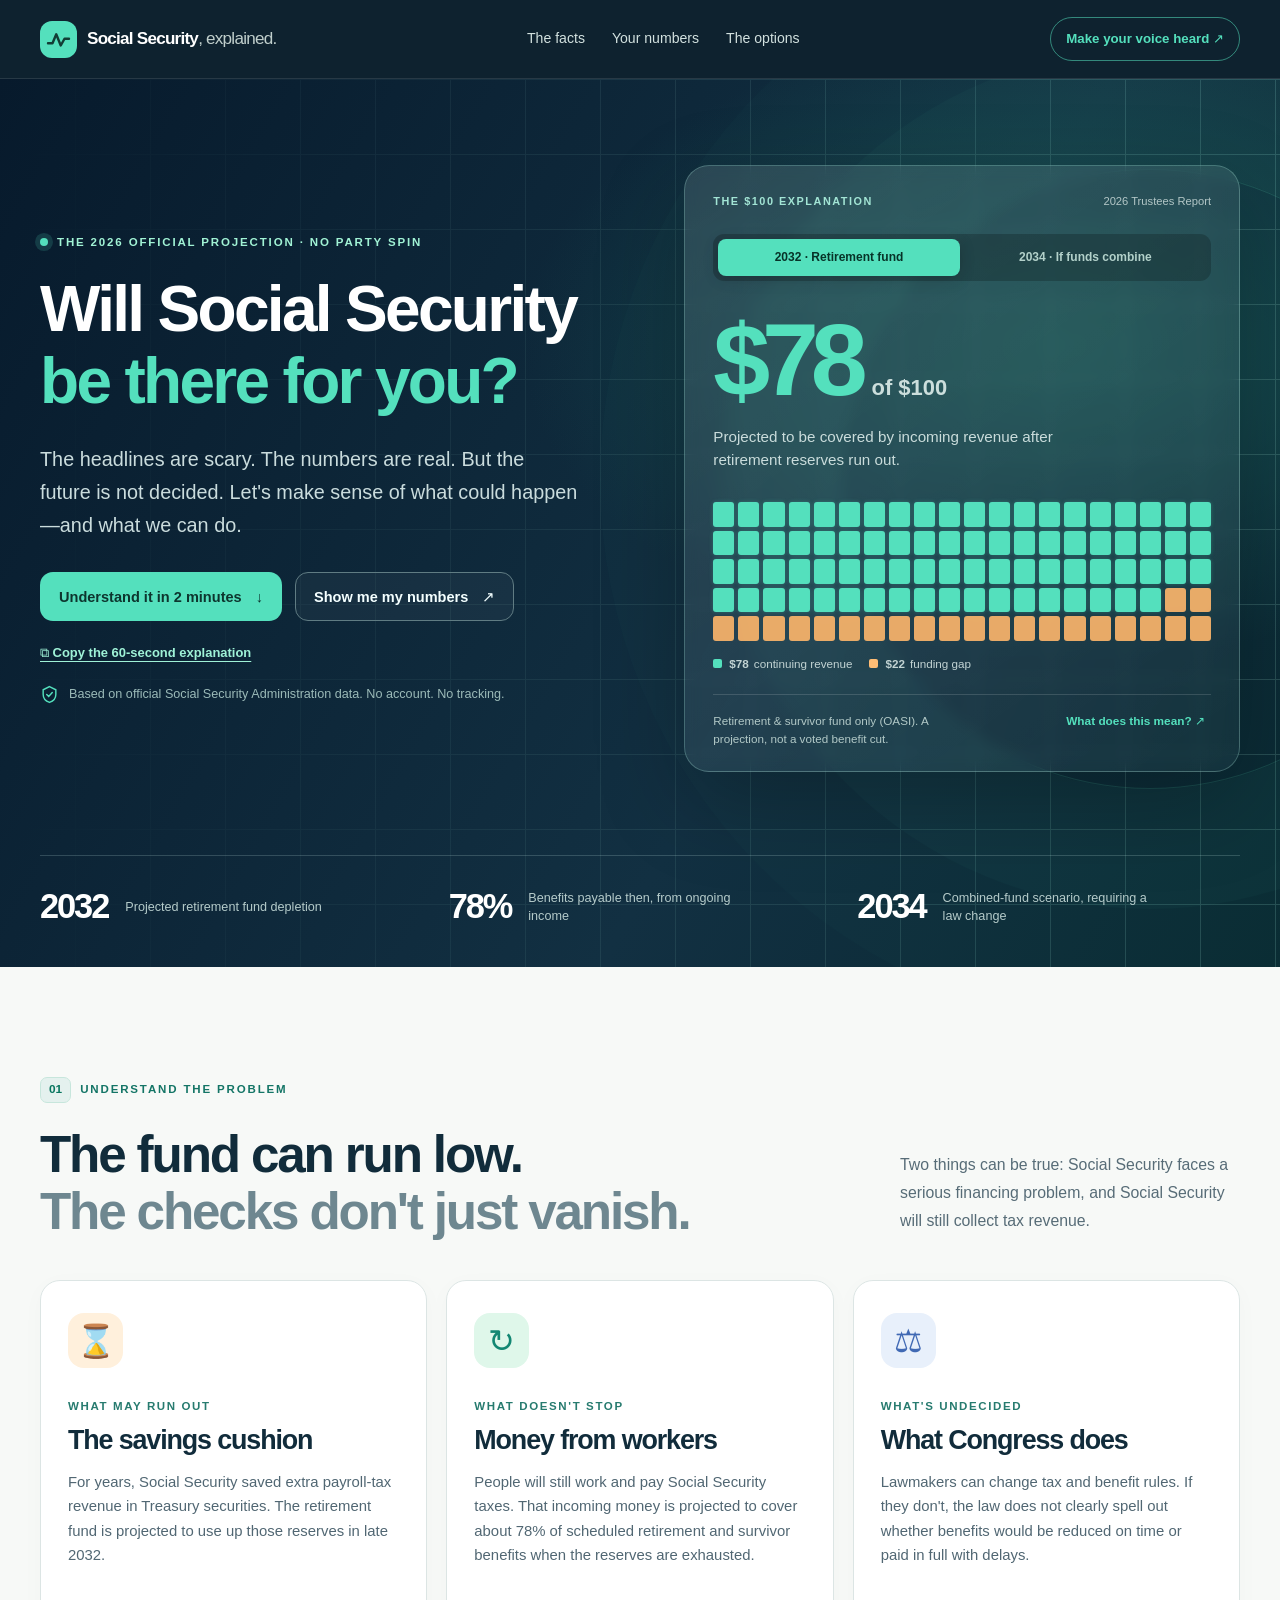
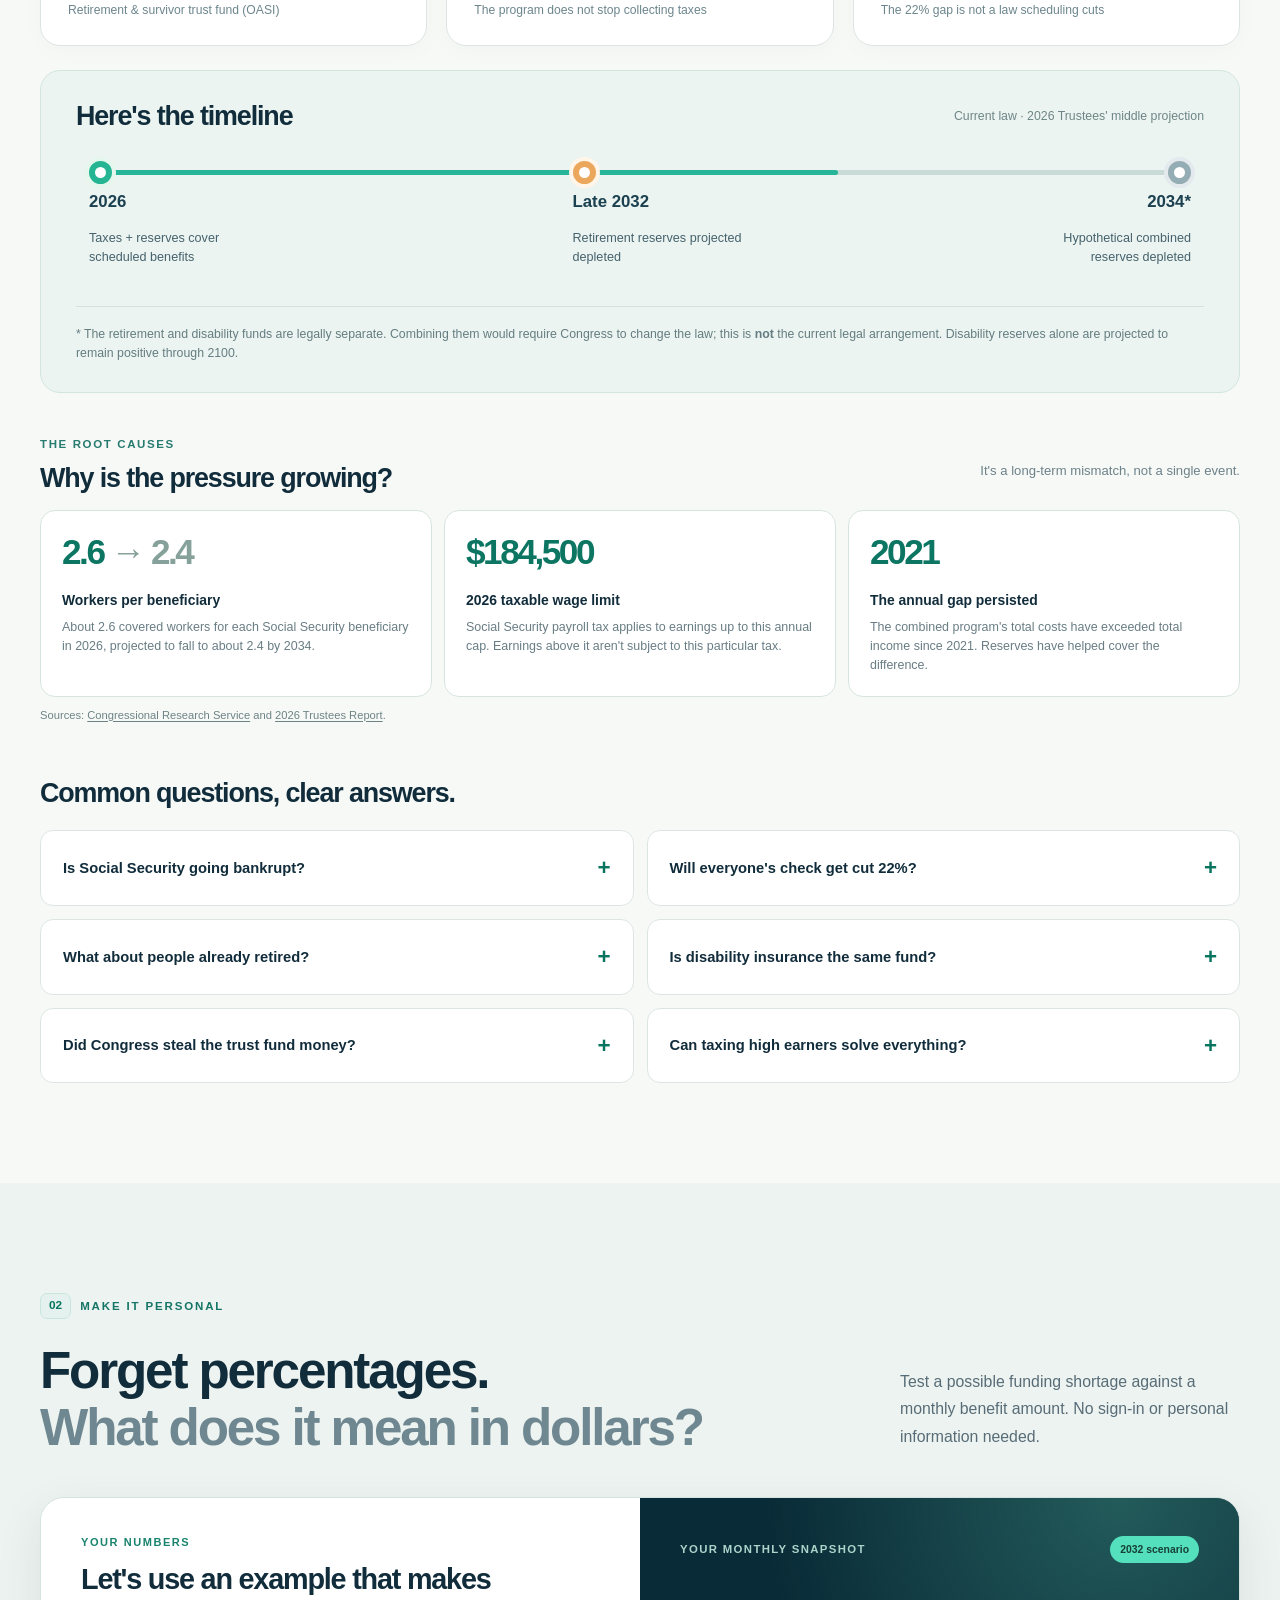
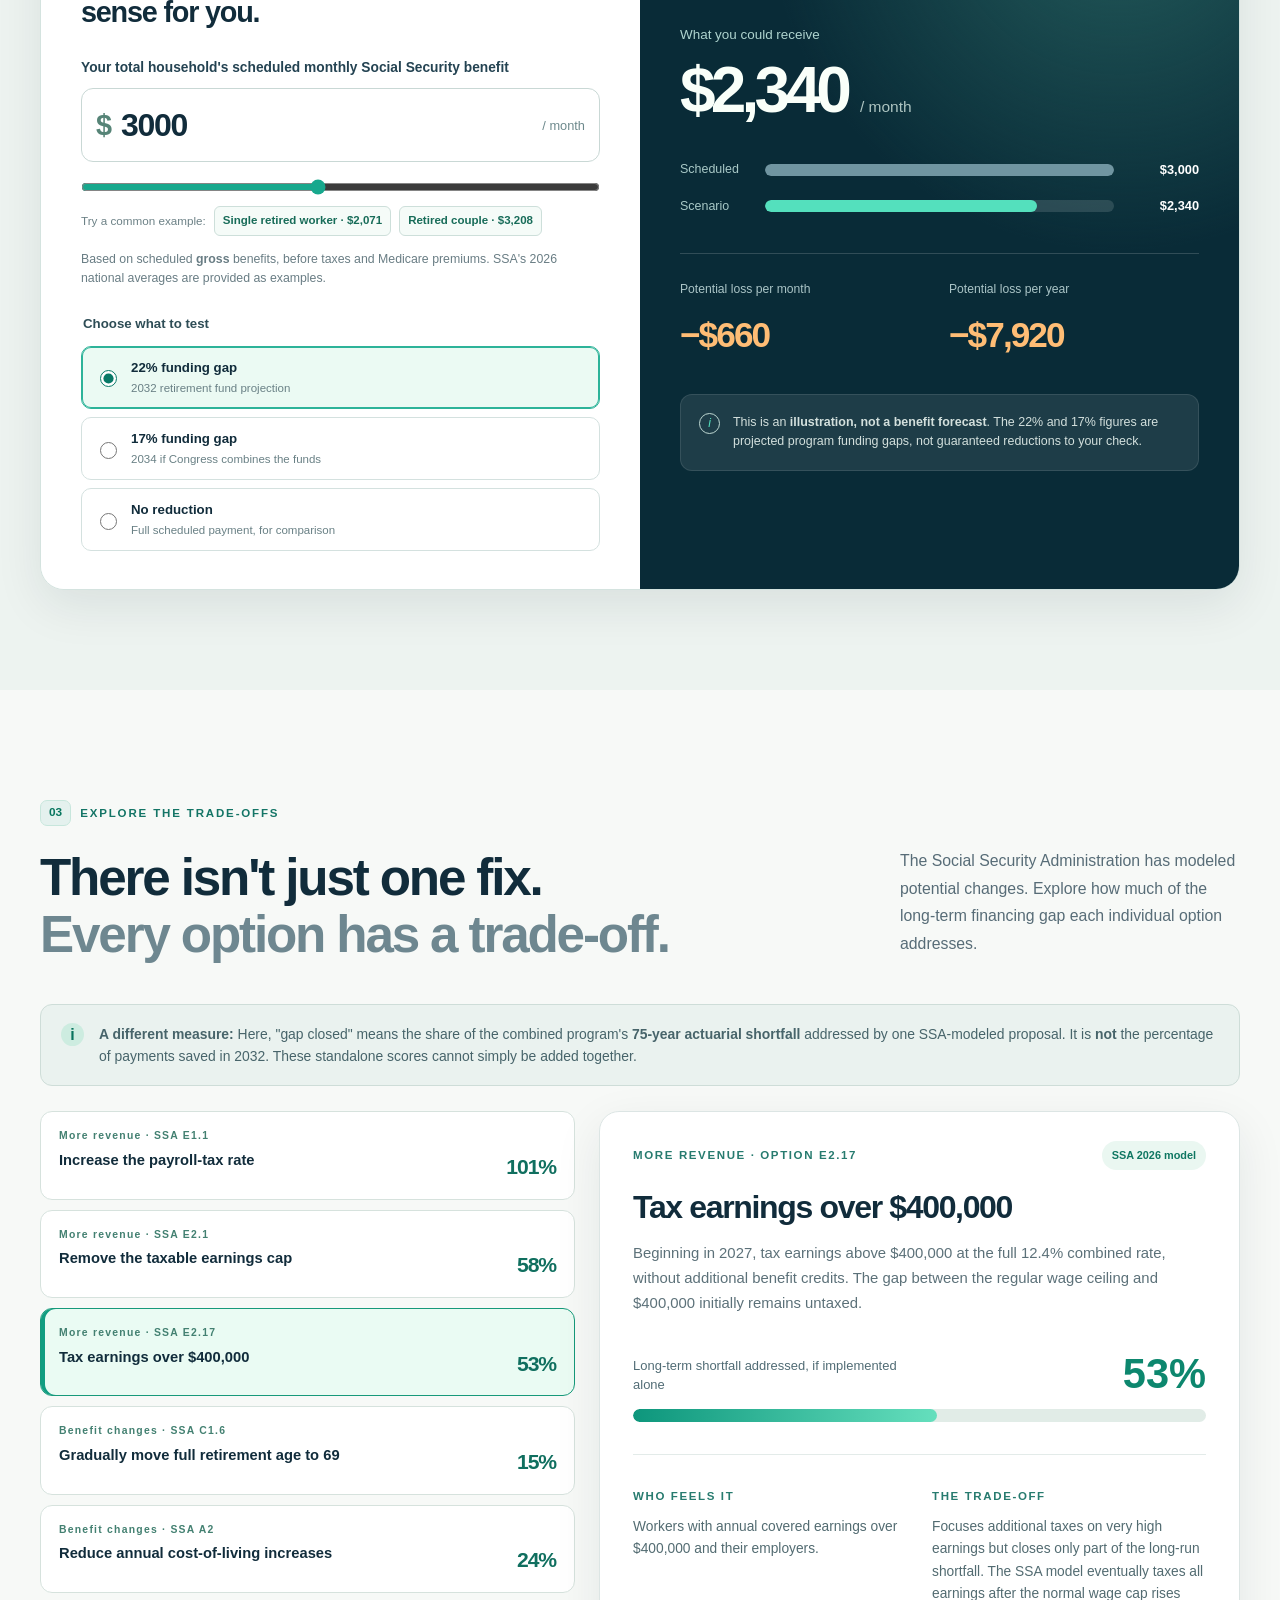
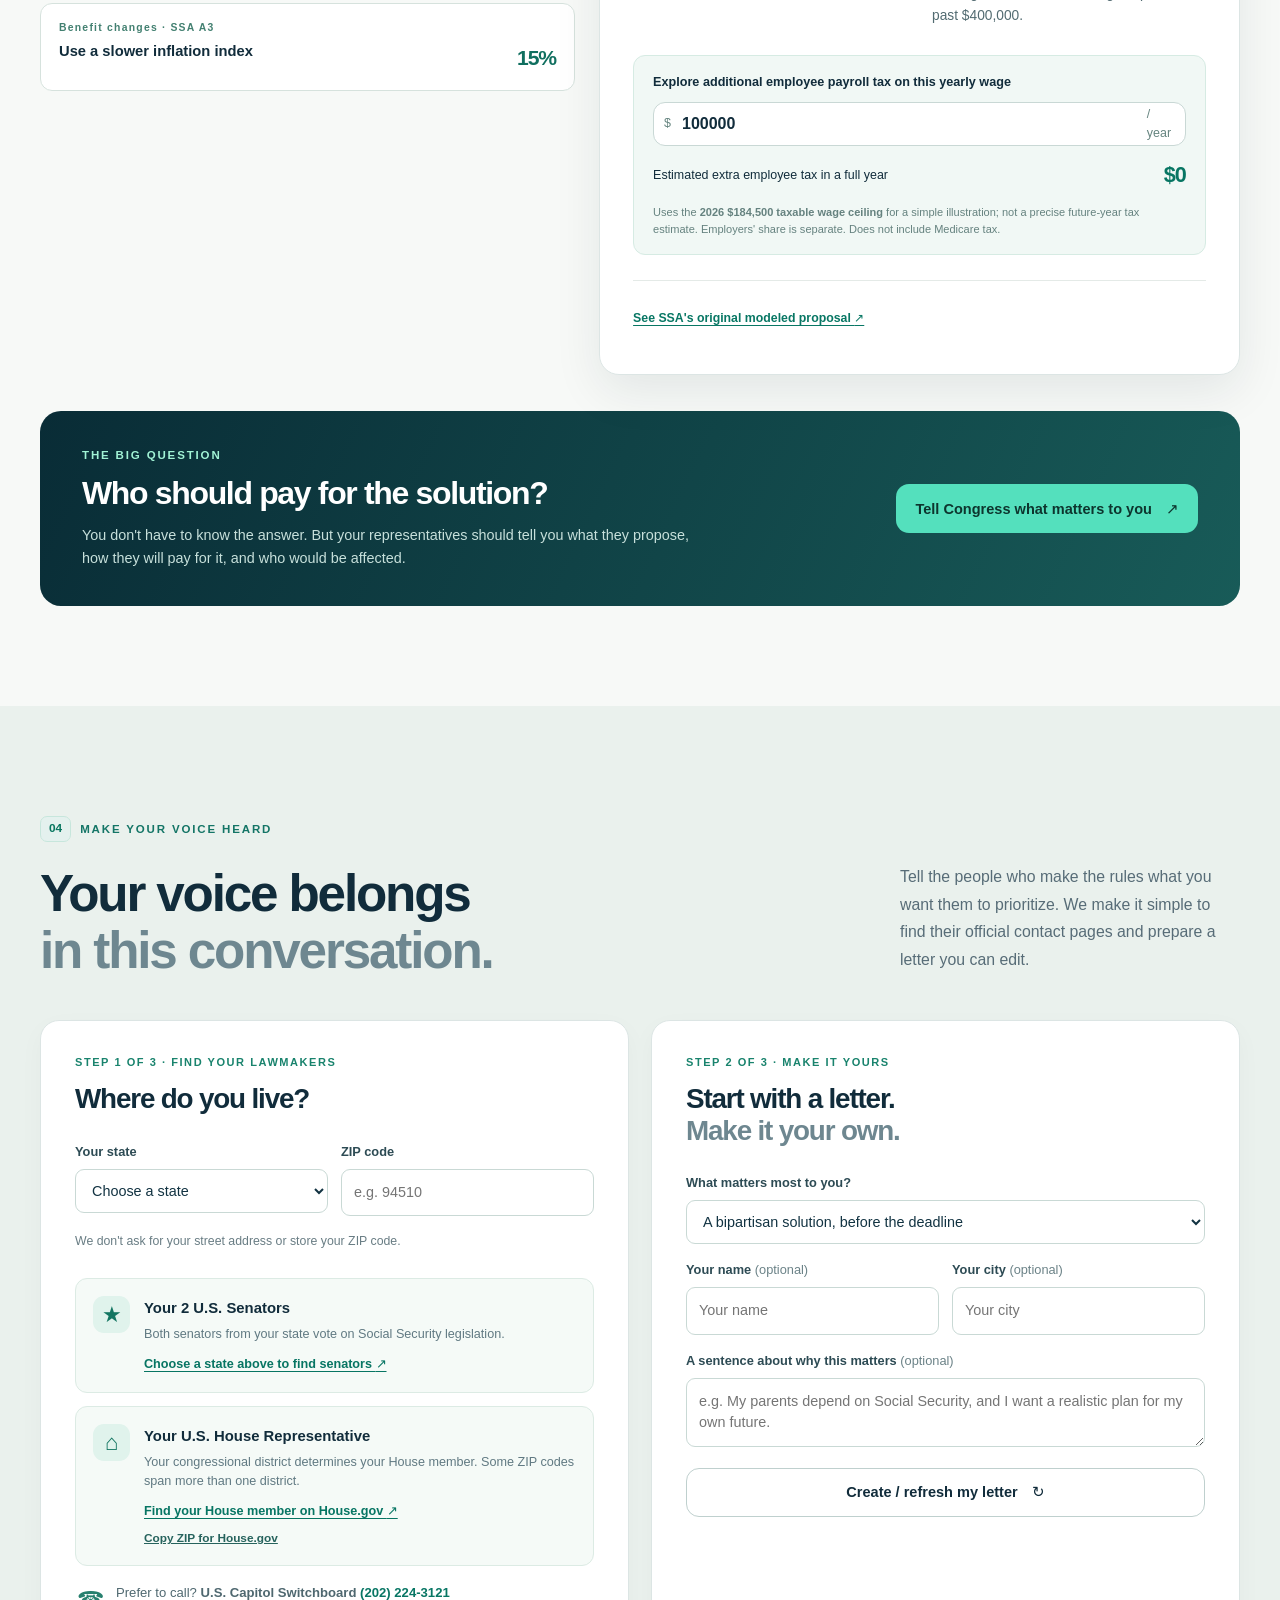
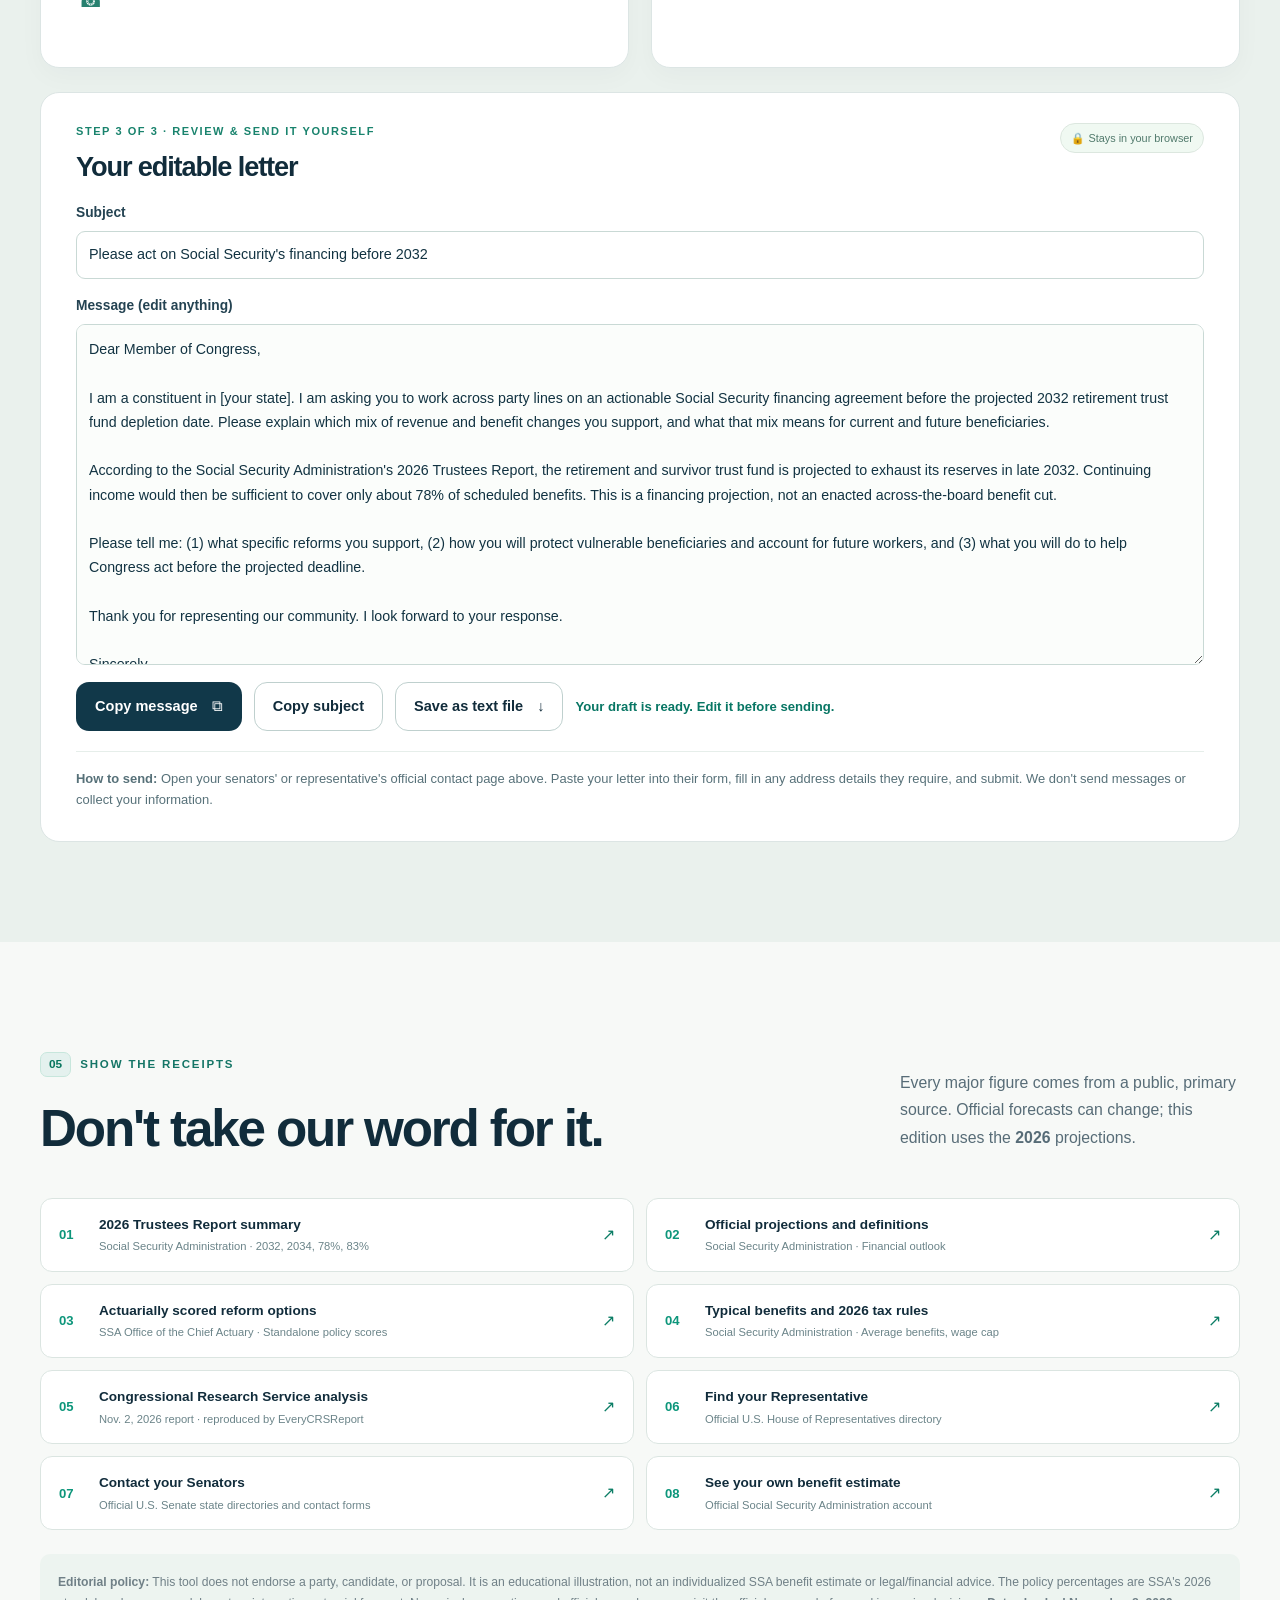
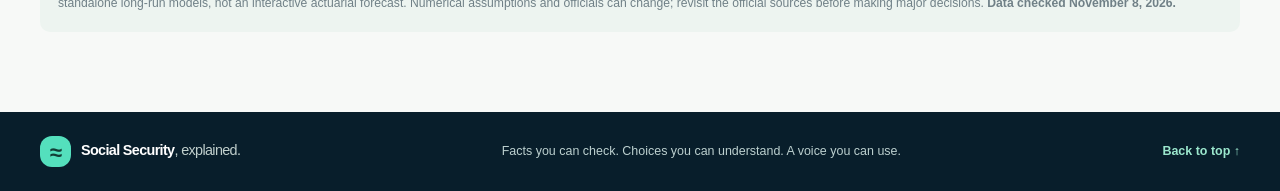
==== social-security-explained/index.source.html @ 384fc2d8 "Complete Social Security Explained source, MIT license, tests and documentation" ====
<!doctype html>
<html lang="en">
<head>
  <meta charset="utf-8">
  <meta name="viewport" content="width=device-width,initial-scale=1">
  <meta name="color-scheme" content="light">
  <meta name="description" content="Understand the 2032 Social Security funding problem, explore what the numbers mean, examine reform options, and contact your representatives. Independent, nonpartisan, source-linked.">
  <meta property="og:title" content="Social Security, Explained — Your Future. The Facts. Your Voice.">
  <meta property="og:description" content="Will Social Security disappear? What could a 22% funding gap mean? Explore the official numbers and tell Congress what matters to you.">
  <title>Social Security, Explained | Your Future. The Facts. Your Voice.</title>
  <link rel="stylesheet" href="styles.css">
</head>
<body>
  <a class="skip-link" href="#main">Skip to content</a>
  <header class="site-header" id="top">
    <div class="shell header-inner">
      <a href="#top" class="brand" aria-label="Social Security Explained, home">
        <span class="brand-symbol" aria-hidden="true"><svg viewBox="0 0 36 36" width="27" height="27"><path d="M4 23h6l5-12 6 15 5-9 6 0" fill="none" stroke="currentColor" stroke-width="3.2" stroke-linecap="round" stroke-linejoin="round"/></svg></span>
        <span>Social Security<span class="brand-quiet">, explained.</span></span>
      </a>
      <nav class="header-nav" aria-label="Main navigation">
        <a href="#understand">The facts</a><a href="#your-numbers">Your numbers</a><a href="#solutions">The options</a>
      </nav>
      <a href="#action" class="header-cta">Make your voice heard <span aria-hidden="true">↗</span></a>
    </div>
  </header>
  <main id="main">
    <section class="hero" aria-labelledby="hero-title">
      <div class="hero-grid"></div><div class="hero-glow"></div>
      <div class="shell hero-inner">
        <div class="hero-copy">
          <div class="eyebrow light"><span class="live-dot"></span> THE 2026 OFFICIAL PROJECTION · NO PARTY SPIN</div>
          <h1 id="hero-title">Will Social Security <em>be there for you?</em></h1>
          <p class="hero-lead">The headlines are scary. The numbers are real. But the future is not decided. Let's make sense of what could happen—and what we can do.</p>
          <div class="hero-actions"><a class="btn btn-mint" href="#understand">Understand it in 2 minutes <span aria-hidden="true">↓</span></a><a class="btn btn-ghost" href="#your-numbers">Show me my numbers <span aria-hidden="true">↗</span></a></div>
          <div class="share-row"><button class="share-facts" type="button" id="shareFacts">⧉ Copy the 60-second explanation</button><span id="shareStatus" role="status" aria-live="polite"></span></div>
          <div class="hero-trust"><svg width="19" height="19" viewBox="0 0 24 24" fill="none" aria-hidden="true"><path d="m12 2 8 4v6c0 5.5-3.5 8.5-8 10-4.5-1.5-8-4.5-8-10V6l8-4Z" stroke="currentColor" stroke-width="1.8"/><path d="m8.5 12 2.5 2.5 4.5-5" stroke="currentColor" stroke-width="1.8" stroke-linecap="round"/></svg> Based on official Social Security Administration data. No account. No tracking.</div>
        </div>
        <div class="hero-visual" aria-label="Visualizing the projected Social Security funding gap">
          <div class="visual-topline"><span>THE $100 EXPLANATION</span><span class="report-stamp">2026 Trustees Report</span></div>
          <div class="view-switch" role="group" aria-label="Choose funding scenario"><button type="button" class="switch-btn active" data-view="oasi" aria-pressed="true">2032 · Retirement fund</button><button type="button" class="switch-btn" data-view="combined" aria-pressed="false">2034 · If funds combine</button></div>
          <div class="hero-number" aria-live="polite"><span id="payableAmount">$78</span><span class="hero-number-end">of $100</span></div>
          <p class="visual-intro" id="fundHeadline">Projected to be covered by incoming revenue after retirement reserves run out.</p>
          <div class="unit-grid" id="fundGrid" aria-hidden="true"></div>
          <div class="legend"><span><i class="legend-dot covered"></i> <strong id="coveredLegend">$78</strong> continuing revenue</span><span><i class="legend-dot gap"></i> <strong id="gapLegend">$22</strong> funding gap</span></div>
          <div class="visual-foot"><span id="fundQualification">Retirement & survivor fund only (OASI). A projection, not a voted benefit cut.</span><button class="text-action light-link" type="button" id="explainChart">What does this mean? <span aria-hidden="true">↗</span></button></div>
        </div>
      </div>
      <div class="shell stats-row" aria-label="Quick facts">
        <div><strong>2032</strong><span>Projected retirement fund depletion</span></div><div><strong>78%</strong><span>Benefits payable then, from ongoing income</span></div><div><strong>2034</strong><span>Combined-fund scenario, requiring a law change</span></div>
      </div>
    </section>

    <section id="understand" class="section shell" aria-labelledby="understand-title">
      <div class="section-heading"><div><div class="eyebrow"><span class="section-number">01</span> UNDERSTAND THE PROBLEM</div><h2 id="understand-title">The fund can run low.<br><span class="muted-ink">The checks don't just vanish.</span></h2></div><p>Two things can be true: Social Security faces a serious financing problem, and Social Security will still collect tax revenue.</p></div>
      <div class="explain-cards">
        <article class="explainer-card"><span class="explainer-icon" aria-hidden="true">⌛</span><div class="small-label">WHAT MAY RUN OUT</div><h3>The savings cushion</h3><p>For years, Social Security saved extra payroll-tax revenue in Treasury securities. The retirement fund is projected to use up those reserves in late 2032.</p><div class="mini-source">Retirement & survivor trust fund (OASI)</div></article>
        <article class="explainer-card"><span class="explainer-icon mint-icon" aria-hidden="true">↻</span><div class="small-label">WHAT DOESN'T STOP</div><h3>Money from workers</h3><p>People will still work and pay Social Security taxes. That incoming money is projected to cover about 78% of scheduled retirement and survivor benefits when the reserves are exhausted.</p><div class="mini-source">The program does not stop collecting taxes</div></article>
        <article class="explainer-card"><span class="explainer-icon blue-icon" aria-hidden="true">⚖</span><div class="small-label">WHAT'S UNDECIDED</div><h3>What Congress does</h3><p>Lawmakers can change tax and benefit rules. If they don't, the law does not clearly spell out whether benefits would be reduced on time or paid in full with delays.</p><div class="mini-source">The 22% gap is not a law scheduling cuts</div></article>
      </div>
      <div class="timeline-card"><div class="timeline-title"><h3>Here's the timeline</h3><span>Current law · 2026 Trustees' middle projection</span></div><div class="timeline-track" aria-label="Timeline from 2026 to 2034"><div class="timeline-fill"></div><div class="timeline-node start"><b>2026</b><span>Taxes + reserves cover scheduled benefits</span></div><div class="timeline-node mid"><b>Late 2032</b><span>Retirement reserves projected depleted</span></div><div class="timeline-node end"><b>2034*</b><span>Hypothetical combined reserves depleted</span></div></div><p class="timeline-note">* The retirement and disability funds are legally separate. Combining them would require Congress to change the law; this is <strong>not</strong> the current legal arrangement. Disability reserves alone are projected to remain positive through 2100.</p></div>
      <div class="drivers-block"><div class="drivers-head"><div><div class="small-label">THE ROOT CAUSES</div><h3>Why is the pressure growing?</h3></div><p>It's a long-term mismatch, not a single event.</p></div><div class="drivers-grid"><article><div class="driver-number">2.6 <span>→ 2.4</span></div><strong>Workers per beneficiary</strong><p>About 2.6 covered workers for each Social Security beneficiary in 2026, projected to fall to about 2.4 by 2034.</p></article><article><div class="driver-number">$184,500</div><strong>2026 taxable wage limit</strong><p>Social Security payroll tax applies to earnings up to this annual cap. Earnings above it aren't subject to this particular tax.</p></article><article><div class="driver-number">2021</div><strong>The annual gap persisted</strong><p>The combined program's total costs have exceeded total income since 2021. Reserves have helped cover the difference.</p></article></div><p class="drivers-sources">Sources: <a href="https://www.everycrsreport.com/reports/R49500.html" target="_blank" rel="noopener noreferrer">Congressional Research Service</a> and <a href="https://www.ssa.gov/oact/TR/2026/II_A_highlights.html" target="_blank" rel="noopener noreferrer">2026 Trustees Report</a>.</p></div>
      <div class="myth-area"><h3>Common questions, clear answers.</h3><div class="faq-grid">
        <details class="faq"><summary>Is Social Security going bankrupt? <span aria-hidden="true">+</span></summary><p>No. The retirement fund's reserves are projected to run out, but payroll taxes continue. "Bankrupt" misses that distinction.</p></details>
        <details class="faq"><summary>Will everyone's check get cut 22%? <span aria-hidden="true">+</span></summary><p>Not necessarily. A 22% financing gap is projected under current law. Congress could prevent it. If Congress does nothing, the exact payment mechanics remain legally unsettled.</p></details>
        <details class="faq"><summary>What about people already retired? <span aria-hidden="true">+</span></summary><p>Current retirees are exposed to the retirement fund's shortfall too. Starting benefits early does not lock in protection from later changes.</p></details>
        <details class="faq"><summary>Is disability insurance the same fund? <span aria-hidden="true">+</span></summary><p>No. Disability Insurance (DI) has a separate trust fund, which trustees project will stay solvent through 2100. This is different from SSI, a separate needs-based program.</p></details>
      <details class="faq"><summary>Did Congress steal the trust fund money? <span aria-hidden="true">+</span></summary><p>The reserves are held in special U.S. Treasury securities—legal claims backed by the government. Redeeming those securities requires the Treasury to provide cash. That creates real budget pressure, but the reserves aren't simply fictitious or "stolen."</p></details>
        <details class="faq"><summary>Can taxing high earners solve everything? <span aria-hidden="true">+</span></summary><p>It helps substantially. But SSA estimates that taxing all wages above the present ceiling without adding benefit credits closes about 58% of the combined program's 75-year actuarial shortfall—not 100%. Policy details matter.</p></details>
      </div></div>
    </section>

    <section id="your-numbers" class="section numbers-section" aria-labelledby="numbers-title">
      <div class="shell"><div class="section-heading"><div><div class="eyebrow"><span class="section-number">02</span> MAKE IT PERSONAL</div><h2 id="numbers-title">Forget percentages.<br><span class="muted-ink">What does it mean in dollars?</span></h2></div><p>Test a possible funding shortage against a monthly benefit amount. No sign-in or personal information needed.</p></div>
      <div class="calculator"><div class="calc-controls"><div class="step-kicker">YOUR NUMBERS</div><h3>Let's use an example that makes sense for you.</h3><label class="input-label" for="monthlyBenefit">Your total household's scheduled monthly Social Security benefit</label><div class="money-input"><span aria-hidden="true">$</span><input type="number" id="monthlyBenefit" min="0" max="100000" step="50" value="3000" inputmode="decimal" aria-describedby="benefitHelp"><span class="unit">/ month</span></div><input class="range-control" type="range" min="500" max="6000" step="50" value="3000" id="benefitRange" aria-label="Adjust scheduled monthly benefit"><div class="presets"><span>Try a common example:</span><button type="button" data-benefit="2071">Single retired worker · $2,071</button><button type="button" data-benefit="3208">Retired couple · $3,208</button></div><p class="subtle" id="benefitHelp">Based on scheduled <strong>gross</strong> benefits, before taxes and Medicare premiums. SSA's 2026 national averages are provided as examples.</p>
          <fieldset class="scenario-field"><legend>Choose what to test</legend><label class="radio-card"><input type="radio" name="benefitScenario" value="22" checked><span><strong>22% funding gap</strong><small>2032 retirement fund projection</small></span></label><label class="radio-card"><input type="radio" name="benefitScenario" value="17"><span><strong>17% funding gap</strong><small>2034 if Congress combines the funds</small></span></label><label class="radio-card"><input type="radio" name="benefitScenario" value="0"><span><strong>No reduction</strong><small>Full scheduled payment, for comparison</small></span></label></fieldset></div>
        <div class="calc-result"><div class="result-top"><span>YOUR MONTHLY SNAPSHOT</span><span class="snapshot-pill" id="snapshotPill">2032 scenario</span></div><div class="result-main"><div class="result-caption">What you could receive</div><div class="result-value" id="monthlyAfter" aria-live="polite">$2,340 <span>/ month</span></div><div class="money-bars"><div class="money-bar-row"><span>Scheduled</span><div class="money-bar"><div class="bar-before"></div></div><strong id="monthlyBefore">$3,000</strong></div><div class="money-bar-row"><span>Scenario</span><div class="money-bar"><div class="bar-after" id="barAfter"></div></div><strong id="monthlyBarAfter">$2,340</strong></div></div><div class="result-divider"></div><div class="result-loss-grid"><div><div class="loss-label">Potential loss per month</div><div class="loss-amount" id="monthlyLoss">−$660</div></div><div><div class="loss-label">Potential loss per year</div><div class="loss-amount" id="annualLoss">−$7,920</div></div></div><div class="result-callout"><span aria-hidden="true">i</span><p>This is an <strong>illustration, not a benefit forecast</strong>. The 22% and 17% figures are projected program funding gaps, not guaranteed reductions to your check.</p></div></div></div></div>
    </section>

    <section id="solutions" class="section shell" aria-labelledby="solutions-title"><div class="section-heading"><div><div class="eyebrow"><span class="section-number">03</span> EXPLORE THE TRADE-OFFS</div><h2 id="solutions-title">There isn't just one fix.<br><span class="muted-ink">Every option has a trade-off.</span></h2></div><p>The Social Security Administration has modeled potential changes. Explore how much of the long-term financing gap each individual option addresses.</p></div>
      <div class="measure-note"><span class="info-symbol">i</span><p><strong>A different measure:</strong> Here, "gap closed" means the share of the combined program's <strong>75-year actuarial shortfall</strong> addressed by one SSA-modeled proposal. It is <strong>not</strong> the percentage of payments saved in 2032. These standalone scores cannot simply be added together.</p></div>
      <div class="policy-layout"><div class="policy-list" id="policyList" role="group" aria-label="Select a Social Security policy proposal"></div><article class="policy-detail" id="policyDetail" aria-live="polite"><div class="detail-top"><span class="small-label" id="policyTag">TAX CHANGE</span><span class="model-label">SSA 2026 model</span></div><h3 id="policyName"></h3><p id="policySummary"></p><div class="policy-meter-label"><span>Long-term shortfall addressed, if implemented alone</span><strong id="policyPercent">—</strong></div><div class="policy-meter"><div id="policyMeterFill"></div></div><div class="policy-detail-grid"><div><span class="small-label">WHO FEELS IT</span><p id="policyAffected"></p></div><div><span class="small-label">THE TRADE-OFF</span><p id="policyTradeoff"></p></div></div><div class="tax-mini" id="taxMini" hidden><label for="annualEarnings">Explore additional employee payroll tax on this yearly wage</label><div class="tax-input"><span>$</span><input type="number" id="annualEarnings" min="0" max="10000000" step="1000" value="100000" inputmode="decimal"><span>/ year</span></div><div class="tax-comparison"><span>Estimated extra employee tax in a full year</span><strong id="extraTax">—</strong></div><p>Uses the <strong>2026 $184,500 taxable wage ceiling</strong> for a simple illustration; not a precise future-year tax estimate. Employers' share is separate. Does not include Medicare tax.</p></div><p class="policy-source"><a id="policySource" href="https://www.ssa.gov/OACT/solvency/provisions/summary.html" target="_blank" rel="noopener noreferrer">See SSA's original modeled proposal <span aria-hidden="true">↗</span></a></p></article></div>
      <div class="bridge-banner"><div><div class="eyebrow light">THE BIG QUESTION</div><h3>Who should pay for the solution?</h3><p>You don't have to know the answer. But your representatives should tell you what they propose, how they will pay for it, and who would be affected.</p></div><a href="#action" class="btn btn-mint">Tell Congress what matters to you <span aria-hidden="true">↗</span></a></div>
    </section>

    <section id="action" class="section action-section" aria-labelledby="action-title"><div class="shell"><div class="section-heading"><div><div class="eyebrow"><span class="section-number">04</span> MAKE YOUR VOICE HEARD</div><h2 id="action-title">Your voice belongs<br><span class="muted-ink">in this conversation.</span></h2></div><p>Tell the people who make the rules what you want them to prioritize. We make it simple to find their official contact pages and prepare a letter you can edit.</p></div>
      <div class="action-grid"><div class="action-finder"><div class="step-kicker">STEP 1 OF 3 · FIND YOUR LAWMAKERS</div><h3>Where do you live?</h3><div class="form-row"><div class="field"><label for="stateSelect">Your state</label><select id="stateSelect"><option value="">Choose a state</option></select></div><div class="field"><label for="zipInput">ZIP code</label><input id="zipInput" maxlength="5" inputmode="numeric" autocomplete="postal-code" placeholder="e.g. 94510" pattern="[0-9]{5}" aria-describedby="zipHelp"></div></div><div id="zipHelp" class="subtle">We don't ask for your street address or store your ZIP code.</div>
          <div class="representative-links"><div class="official-contact"><span class="contact-icon" aria-hidden="true">★</span><div><strong id="senateHeading">Your 2 U.S. Senators</strong><p id="senateDescription">Both senators from your state vote on Social Security legislation.</p><a id="senateLink" href="https://www.senate.gov/senators/senators-contact.htm" target="_blank" rel="noopener noreferrer">Choose a state above to find senators <span aria-hidden="true">↗</span></a></div></div><div class="official-contact"><span class="contact-icon" aria-hidden="true">⌂</span><div><strong id="houseHeading">Your U.S. House Representative</strong><p id="houseDescription">Your congressional district determines your House member. Some ZIP codes span more than one district.</p><a id="houseLink" href="https://www.house.gov/representatives/find-your-representative" target="_blank" rel="noopener noreferrer">Find your House member on House.gov <span aria-hidden="true">↗</span></a><button type="button" class="copy-zip" id="copyZip" hidden>Copy ZIP for House.gov</button></div></div></div>
          <div class="phone-option"><span class="phone-icon" aria-hidden="true">☎</span><span>Prefer to call? <strong>U.S. Capitol Switchboard</strong> <a href="tel:+12022243121">(202) 224-3121</a></span></div>
        </div>
        <div class="action-letter"><div class="step-kicker">STEP 2 OF 3 · MAKE IT YOURS</div><h3>Start with a letter.<br><span class="muted-ink">Make it your own.</span></h3><div class="field"><label for="letterApproach">What matters most to you?</label><select id="letterApproach"><option value="balanced">A bipartisan solution, before the deadline</option><option value="protect">Protect retirement and survivor benefits</option><option value="future">Fairness for younger and future workers</option><option value="accountable">A fiscally responsible, transparent plan</option></select></div><div class="form-row"><div class="field"><label for="senderName">Your name <span class="optional">(optional)</span></label><input id="senderName" autocomplete="name" placeholder="Your name"></div><div class="field"><label for="cityInput">Your city <span class="optional">(optional)</span></label><input id="cityInput" autocomplete="address-level2" placeholder="Your city"></div></div><div class="field"><label for="personalStory">A sentence about why this matters <span class="optional">(optional)</span></label><textarea id="personalStory" rows="2" placeholder="e.g. My parents depend on Social Security, and I want a realistic plan for my own future."></textarea></div><button class="btn btn-outline" id="draftLetter" type="button">Create / refresh my letter <span aria-hidden="true">↻</span></button></div>
      </div><div class="letter-editor"><div class="letter-editor-header"><div><div class="step-kicker">STEP 3 OF 3 · REVIEW & SEND IT YOURSELF</div><h3>Your editable letter</h3></div><span class="privacy-chip">🔒 Stays in your browser</span></div><label for="letterSubject" class="input-label">Subject</label><input type="text" id="letterSubject" value="Please act on Social Security's financing before 2032"><label for="letterBody" class="input-label">Message (edit anything)</label><textarea id="letterBody" rows="13" spellcheck="true"></textarea><div class="letter-actions"><button type="button" class="btn btn-dark" id="copyLetter">Copy message <span aria-hidden="true">⧉</span></button><button type="button" class="btn btn-outline" id="copySubject">Copy subject</button><button type="button" class="btn btn-outline" id="downloadLetter">Save as text file <span aria-hidden="true">↓</span></button><span class="letter-status" id="letterStatus" role="status" aria-live="polite"></span></div><p class="letter-help"><strong>How to send:</strong> Open your senators' or representative's official contact page above. Paste your letter into their form, fill in any address details they require, and submit. We don't send messages or collect your information.</p></div>
    </div></section>

    <section id="sources" class="section shell sources-section" aria-labelledby="sources-title"><div class="section-heading"><div><div class="eyebrow"><span class="section-number">05</span> SHOW THE RECEIPTS</div><h2 id="sources-title">Don't take our word for it.</h2></div><p>Every major figure comes from a public, primary source. Official forecasts can change; this edition uses the <strong>2026</strong> projections.</p></div><div class="sources-list">
      <a href="https://www.ssa.gov/news/en/press/releases/2026-06-09.html" target="_blank" rel="noopener noreferrer"><span><b>01</b><strong>2026 Trustees Report summary</strong><small>Social Security Administration · 2032, 2034, 78%, 83%</small></span><span aria-hidden="true">↗</span></a>
      <a href="https://www.ssa.gov/oact/TR/2026/II_A_highlights.html" target="_blank" rel="noopener noreferrer"><span><b>02</b><strong>Official projections and definitions</strong><small>Social Security Administration · Financial outlook</small></span><span aria-hidden="true">↗</span></a>
      <a href="https://www.ssa.gov/OACT/solvency/provisions/summary.html" target="_blank" rel="noopener noreferrer"><span><b>03</b><strong>Actuarially scored reform options</strong><small>SSA Office of the Chief Actuary · Standalone policy scores</small></span><span aria-hidden="true">↗</span></a>
      <a href="https://www.ssa.gov/cola/factsheets/2026.html" target="_blank" rel="noopener noreferrer"><span><b>04</b><strong>Typical benefits and 2026 tax rules</strong><small>Social Security Administration · Average benefits, wage cap</small></span><span aria-hidden="true">↗</span></a>
      <a href="https://www.everycrsreport.com/reports/R49500.html" target="_blank" rel="noopener noreferrer"><span><b>05</b><strong>Congressional Research Service analysis</strong><small>Nov. 2, 2026 report · reproduced by EveryCRSReport</small></span><span aria-hidden="true">↗</span></a>
      <a href="https://www.house.gov/representatives/find-your-representative" target="_blank" rel="noopener noreferrer"><span><b>06</b><strong>Find your Representative</strong><small>Official U.S. House of Representatives directory</small></span><span aria-hidden="true">↗</span></a>
      <a href="https://www.senate.gov/senators/senators-contact.htm" target="_blank" rel="noopener noreferrer"><span><b>07</b><strong>Contact your Senators</strong><small>Official U.S. Senate state directories and contact forms</small></span><span aria-hidden="true">↗</span></a>
      <a href="https://www.ssa.gov/myaccount/" target="_blank" rel="noopener noreferrer"><span><b>08</b><strong>See your own benefit estimate</strong><small>Official Social Security Administration account</small></span><span aria-hidden="true">↗</span></a>
    </div><p class="source-disclaimer"><strong>Editorial policy:</strong> This tool does not endorse a party, candidate, or proposal. It is an educational illustration, not an individualized SSA benefit estimate or legal/financial advice. The policy percentages are SSA's 2026 standalone long-run models, not an interactive actuarial forecast. Numerical assumptions and officials can change; revisit the official sources before making major decisions. <strong>Data checked November 8, 2026.</strong></p></section>
  </main>
  <footer class="site-footer"><div class="shell footer-inner"><div class="brand footer-brand"><span class="brand-symbol" aria-hidden="true">≈</span><span>Social Security<span class="brand-quiet">, explained.</span></span></div><div>Facts you can check. Choices you can understand. A voice you can use.</div><a href="#top">Back to top ↑</a></div></footer>
  <dialog class="explain-dialog" id="chartDialog" aria-labelledby="dialogTitle"><div class="dialog-head"><h2 id="dialogTitle">What's the $100 picture showing?</h2><button type="button" id="closeDialog" aria-label="Close explanation">✕</button></div><p>The Social Security retirement and survivor trust fund holds reserves. The 2026 Trustees Report projects those reserves will be exhausted in the fourth quarter of 2032.</p><p><strong>For each $100 in scheduled retirement and survivor benefits at that point, about $78 is projected to be covered by ongoing income and about $22 is a funding shortfall.</strong></p><p>The 2034 view assumes Congress changes the law to combine retirement and disability trust funds. That's a hypothetical financing comparison, not what current law permits.</p><p>The chart is <strong>not</strong> a prediction that each person's check will automatically be reduced by exactly that percentage. Congress may act, and the legal payment procedure without action is unsettled.</p><a href="https://www.ssa.gov/news/en/press/releases/2026-06-09.html" target="_blank" rel="noopener noreferrer">Read the original SSA statement ↗</a></dialog>
  <script src="app.js" defer></script>
</body>
</html>
---- social-security-explained/styles.css ----
:root{--navy:#0c2436;--deep:#071b29;--ink:#112c3b;--muted:#576c77;--bg:#f7f9f7;--white:#fff;--mint:#54e0bd;--mint-deep:#08765f;--softmint:#e7f8f0;--gold:#ffbd75;--border:#dce5e4;--shadow:0 16px 48px rgba(8,33,42,.085);--round:20px;font-family:ui-sans-serif,-apple-system,BlinkMacSystemFont,"Segoe UI",Arial,sans-serif;color:var(--ink);background:var(--bg);font-synthesis:none;scroll-behavior:smooth}
*,*::before,*::after{box-sizing:border-box}body{margin:0;line-height:1.5;overflow-x:hidden}button,input,textarea,select{font:inherit}button{cursor:pointer}button:focus-visible,input:focus-visible,textarea:focus-visible,select:focus-visible,a:focus-visible,summary:focus-visible{outline:3px solid #c58921;outline-offset:3px}a{color:inherit;text-decoration:none}a:hover{text-decoration:none}p{margin:0 0 1em}h1,h2,h3{line-height:1.12;letter-spacing:-.042em;margin:0}h1{font-size:clamp(3.05rem,5vw,5.5rem);font-weight:800}h2{font-size:clamp(2.15rem,4vw,3.6rem);font-weight:780}h3{font-size:clamp(1.25rem,2.1vw,1.7rem);font-weight:760}small{font-size:.79rem}.shell{width:min(1200px,calc(100% - 56px));margin-inline:auto}.skip-link{position:absolute;top:-200px;left:20px;background:var(--mint);color:var(--deep);padding:10px 15px;z-index:100}.skip-link:focus{top:12px}.site-header{position:sticky;top:0;z-index:20;background:rgba(7,27,41,.97);border-bottom:1px solid rgba(255,255,255,.105);backdrop-filter:blur(14px);color:#fff}.header-inner{min-height:78px;display:flex;align-items:center;justify-content:space-between;gap:22px}.brand{display:inline-flex;align-items:center;gap:10px;white-space:nowrap;font-weight:850;letter-spacing:-.045em;font-size:1.07rem}.brand-symbol{display:grid;place-items:center;width:37px;height:37px;border-radius:12px;background:var(--mint);color:#123d35;font-size:1.6rem}.brand-quiet{font-weight:400;color:#c0cfcc}.header-nav{display:flex;align-items:center;gap:27px;font-size:.88rem;color:#d2e1df}.header-nav a:hover{color:var(--mint)}.header-cta{font-weight:750;font-size:.83rem;border:1px solid rgba(84,224,189,.54);padding:11px 15px;border-radius:999px;color:var(--mint)}.header-cta:hover{background:rgba(84,224,189,.1)}
.hero{position:relative;overflow:hidden;background:radial-gradient(ellipse at 83% 30%,#164f50 0%,transparent 36%),linear-gradient(120deg,#071a2c,#123042 62%,#092a32);color:#fff;padding-top:86px}.hero-grid{pointer-events:none;position:absolute;inset:0;opacity:.17;background-image:linear-gradient(#b3f5e3 1px,transparent 1px),linear-gradient(90deg,#b3f5e3 1px,transparent 1px);background-size:75px 75px;mask-image:linear-gradient(90deg,transparent,#000)}.hero-glow{position:absolute;right:-180px;top:90px;width:620px;height:620px;border:1px solid rgba(104,255,201,.14);border-radius:50%;box-shadow:0 0 0 120px rgba(94,244,192,.025),0 0 0 240px rgba(94,244,192,.016);pointer-events:none}.hero-inner{position:relative;display:grid;grid-template-columns:1.02fr .98fr;align-items:center;gap:66px;padding-bottom:83px}.eyebrow{display:flex;align-items:center;gap:9px;color:#147566;font-size:.72rem;font-weight:850;letter-spacing:.16em;margin-bottom:23px}.eyebrow.light{color:#a1f3d5}.live-dot{width:8px;height:8px;display:inline-block;border-radius:50%;background:var(--mint);box-shadow:0 0 0 5px rgba(84,224,189,.16)}.hero-copy h1 em{display:block;font-style:normal;color:var(--mint)}.hero-lead{max-width:540px;font-size:clamp(1.07rem,1.55vw,1.25rem);line-height:1.65;color:#cadcdd;margin:26px 0 31px}.hero-actions{display:flex;gap:13px;flex-wrap:wrap}.btn{display:inline-flex;align-items:center;justify-content:center;gap:14px;border:1px solid transparent;border-radius:13px;min-height:49px;padding:13px 18px;font-weight:780;font-size:.91rem;line-height:1.1;text-align:center;transition:transform .18s,background-color .18s,box-shadow .18s}.btn:hover{transform:translateY(-2px)}.btn-mint{background:var(--mint);color:#0d352e}.btn-mint:hover{background:#76eccc;box-shadow:0 8px 26px rgba(84,224,189,.24)}.btn-ghost{border-color:#607c83;color:#f4ffff;background:rgba(255,255,255,.04)}.btn-ghost:hover{background:rgba(255,255,255,.12)}.btn-outline{border-color:#bfd0ce;background:#fff;color:var(--ink)}.btn-outline:hover{background:#f1fbf7}.btn-dark{background:#113849;color:#fff}.btn-dark:hover{background:#1d5669}.share-row{display:flex;align-items:center;flex-wrap:wrap;gap:13px;margin-top:18px}.share-facts{border:0;background:none;color:#9ff2d7;font-size:.81rem;font-weight:780;padding:4px 0;text-decoration:underline;text-underline-offset:4px}.share-facts:hover{color:white}.share-row span{color:#acd7c8;font-size:.74rem}.hero-trust{display:flex;align-items:flex-start;gap:10px;max-width:480px;color:#9bbab8;font-size:.79rem;margin-top:18px}.hero-trust svg{flex:none;color:var(--mint)}
.hero-visual{background:linear-gradient(145deg,rgba(255,255,255,.115),rgba(255,255,255,.035));border:1px solid rgba(190,255,237,.25);box-shadow:0 30px 90px rgba(0,0,0,.24);border-radius:25px;backdrop-filter:blur(7px);padding:27px 28px 24px}.visual-topline,.result-top,.detail-top,.timeline-title{display:flex;justify-content:space-between;align-items:center;gap:10px}.visual-topline{font-size:.68rem;font-weight:830;letter-spacing:.14em;color:#a3e5d5}.report-stamp{color:#b4c7c7;font-size:.7rem;font-weight:500;letter-spacing:0}.view-switch{display:flex;gap:5px;background:rgba(0,0,0,.21);border-radius:11px;padding:5px;margin-top:24px}.switch-btn{flex:1;border:0;background:transparent;color:#b3d1ca;padding:11px 8px;font-weight:750;border-radius:8px;font-size:.75rem;line-height:1.25}.switch-btn.active{background:var(--mint);color:#073328;box-shadow:0 3px 16px rgba(0,0,0,.16)}.hero-number{margin-top:28px;display:flex;gap:12px;align-items:baseline}.hero-number>span:first-child{font-size:clamp(4.7rem,8vw,7rem);font-weight:850;line-height:1;letter-spacing:-.08em;color:var(--mint)}.hero-number-end{font-size:1.37rem;color:#ccdedc;font-weight:650}.visual-intro{color:#cadcdb;font-size:.95rem;max-width:390px;min-height:52px;margin:15px 0 24px}.unit-grid{display:grid;grid-template-columns:repeat(20,minmax(0,1fr));gap:4px}.unit-grid span{aspect-ratio:.86;display:block;border-radius:3px;background:var(--mint);box-shadow:0 0 4px rgba(84,224,189,.25);transition:background .3s,opacity .3s}.unit-grid span.unfunded{background:#ffb76b;box-shadow:none;opacity:.9}.legend{display:flex;gap:17px;flex-wrap:wrap;margin-top:14px;color:#c3d4d4;font-size:.73rem}.legend span{display:flex;align-items:center;gap:5px}.legend-dot{display:inline-block;width:9px;height:9px;border-radius:2px;margin-right:2px}.legend-dot.covered{background:var(--mint)}.legend-dot.gap{background:var(--gold)}.visual-foot{border-top:1px solid rgba(255,255,255,.14);margin-top:22px;padding-top:17px;display:flex;align-items:flex-start;gap:12px;justify-content:space-between;font-size:.73rem;color:#b2c9c7}.visual-foot>span{max-width:260px}.text-action{border:0;background:none;font-size:.74rem;font-weight:750;white-space:nowrap}.light-link{color:var(--mint)}.text-action:hover{text-decoration:underline}.stats-row{position:relative;border-top:1px solid rgba(220,255,249,.18);display:grid;grid-template-columns:repeat(3,1fr);gap:26px;padding-top:25px;padding-bottom:34px}.stats-row>div{display:flex;align-items:center;gap:17px}.stats-row strong{font-size:2.15rem;font-weight:780;letter-spacing:-.06em;color:#fff}.stats-row span{max-width:205px;font-size:.79rem;line-height:1.45;color:#b5cbca}
.section{padding-top:110px;padding-bottom:100px;scroll-margin-top:75px}.section-heading{display:flex;justify-content:space-between;align-items:end;gap:35px;margin-bottom:40px}.section-heading>div{max-width:780px}.section-heading>p{max-width:340px;color:var(--muted);font-size:.99rem;line-height:1.75;margin:0 0 6px}.section-number{background:#e4f1ee;border:1px solid #c7e6dc;border-radius:7px;padding:3px 8px;font-size:.74rem;letter-spacing:0;color:var(--mint-deep)}.muted-ink{color:#6e8790}.explain-cards{display:grid;grid-template-columns:repeat(3,1fr);gap:19px}.explainer-card{padding:32px 27px 26px;background:#fff;border:1px solid var(--border);border-radius:var(--round);box-shadow:0 5px 24px rgba(25,50,57,.025);min-height:335px}.explainer-icon{display:grid;place-items:center;width:55px;height:55px;background:#fff0dc;color:#a66721;border-radius:16px;font-size:2rem;margin-bottom:30px}.mint-icon{background:#dff7ea;color:#138773}.blue-icon{background:#e8f0fb;color:#4069b4}.small-label{color:#277b6f;font-size:.72rem;font-weight:850;letter-spacing:.14em}.explainer-card h3{margin:9px 0 15px}.explainer-card p{color:#516773;font-size:.93rem;line-height:1.65}.mini-source{color:#6c858d;font-size:.76rem;padding-top:18px;margin-top:auto}.timeline-card{margin-top:24px;background:#ecf4f1;border:1px solid #d3e5df;border-radius:var(--round);padding:30px 35px}.timeline-title span{color:#6d8586;font-size:.77rem}.timeline-track{height:145px;position:relative;display:flex;justify-content:space-between;margin:30px 13px 0}.timeline-track::before{content:"";position:absolute;top:9px;left:0;right:0;height:5px;border-radius:5px;background:#c8dbd6}.timeline-fill{position:absolute;top:9px;left:0;width:68%;height:5px;background:#26b598;border-radius:5px}.timeline-node{position:relative;display:flex;align-items:flex-start;flex-direction:column;gap:15px;max-width:200px;padding-top:28px;color:#45626c}.timeline-node::before{content:"";position:absolute;top:0;left:0;width:23px;height:23px;border:6px solid #25b593;border-radius:50%;background:#fff;box-shadow:0 0 0 4px #e5f7ed}.timeline-node.mid::before{border-color:#eba75c;box-shadow:0 0 0 4px #fff5e8}.timeline-node.end::before{border-color:#94adb4;box-shadow:0 0 0 4px #e3e9ed}.timeline-node b{color:#1b4050;font-size:1.05rem}.timeline-node span{font-size:.79rem;line-height:1.45;max-width:175px}.timeline-node.end{align-items:flex-end;text-align:right}.timeline-node.end::before{left:auto;right:0}.timeline-node.mid{margin-left:40px}.timeline-node.mid::before{left:0}.timeline-note{font-size:.77rem;color:#647d80;border-top:1px solid #d4e1dd;padding-top:18px;margin:0}.drivers-block{margin-top:43px}.drivers-head{display:flex;align-items:end;justify-content:space-between;gap:20px;margin-bottom:17px}.drivers-head .small-label{margin-bottom:10px}.drivers-head p{color:#6c8188;font-size:.82rem}.drivers-grid{display:grid;grid-template-columns:repeat(3,1fr);gap:12px}.drivers-grid article{border:1px solid #d6e4de;border-radius:15px;padding:20px 21px;background:#fff}.driver-number{font-size:2.2rem;font-weight:850;letter-spacing:-.07em;line-height:1.2;color:#0c7662;margin-bottom:16px}.driver-number span{color:#86a09a}.drivers-grid strong{display:block;font-size:.87rem;margin-bottom:7px}.drivers-grid p{color:#697d84;font-size:.78rem;line-height:1.55;margin:0}.drivers-sources{font-size:.7rem;color:#6d8385;margin:10px 0 0}.drivers-sources a{text-decoration:underline;text-underline-offset:2px}.myth-area{margin-top:55px}.myth-area h3{margin-bottom:22px}.faq-grid{display:grid;grid-template-columns:1fr 1fr;gap:13px}.faq{background:#fff;border:1px solid var(--border);border-radius:13px;padding:0 18px}.faq summary{list-style:none;display:flex;justify-content:space-between;align-items:center;gap:15px;padding:20px 4px;cursor:pointer;font-weight:770;font-size:.92rem}.faq summary::-webkit-details-marker{display:none}.faq summary span{font-size:1.4rem;color:var(--mint-deep)}.faq[open] summary span{transform:rotate(45deg)}.faq p{font-size:.86rem;color:var(--muted);line-height:1.65;padding:0 4px 20px;margin:0}
.numbers-section{background:#edf3f0}.calculator{display:grid;grid-template-columns:1fr 1fr;border-radius:24px;overflow:hidden;box-shadow:var(--shadow);border:1px solid #d4e3df}.calc-controls{background:white;padding:36px 40px 38px}.step-kicker{color:#19836d;letter-spacing:.14em;font-size:.69rem;font-weight:860;margin-bottom:13px}.calc-controls h3{max-width:430px;font-size:1.8rem;margin:0 0 30px}.input-label{font-weight:750;color:#244352;font-size:.86rem;display:block;margin-bottom:10px}.money-input,.tax-input{display:flex;align-items:center;border:1.5px solid #c9d8d5;background:#fff;border-radius:12px;padding:0 14px;gap:6px}.money-input:focus-within,.tax-input:focus-within{border-color:#098671;box-shadow:0 0 0 3px rgba(22,146,115,.12)}.money-input>span:first-child{font-size:1.8rem;font-weight:760;color:#568477}.money-input input{width:100%;min-width:0;border:0;background:transparent;outline:0;font-size:2rem;font-weight:760;letter-spacing:-.04em;padding:12px 3px;color:var(--ink)}.money-input .unit{white-space:nowrap;color:#6d898c;font-size:.8rem}.range-control{width:100%;accent-color:#17a88d;cursor:pointer;margin:17px 0 11px}.presets{display:flex;flex-wrap:wrap;gap:8px;align-items:center;margin-bottom:14px}.presets span{color:#6c8186;font-size:.73rem}.presets button{border:1px solid #cddfda;background:#f5fbf8;padding:5px 8px;border-radius:6px;font-size:.72rem;font-weight:700;color:#186c59}.presets button:hover{background:#def5ea}.subtle{color:#697d84;font-size:.77rem;line-height:1.55}.scenario-field{border:0;padding:0;margin:26px 0 0;display:grid;gap:8px}.scenario-field legend{font-size:.83rem;font-weight:790;margin-bottom:12px;color:#2e4d56}.radio-card{border:1px solid #d4e1df;background:white;padding:11px 13px;border-radius:10px;display:flex;align-items:center;gap:11px;cursor:pointer}.radio-card:has(input:checked){background:#ebfaf3;border-color:#2db399;box-shadow:inset 0 0 0 1px #2db399}.radio-card input{accent-color:#087967;flex:none;width:17px;height:17px}.radio-card span{display:flex;flex-direction:column;gap:2px}.radio-card strong{font-size:.83rem}.radio-card small{font-size:.72rem;color:#698085}.calc-result{background:radial-gradient(circle at 80% 0%,#235b5b 0%,transparent 42%),#092b37;color:white;padding:38px 40px;display:flex;flex-direction:column}.result-top{font-size:.71rem;color:#acd4ca;letter-spacing:.12em;font-weight:800}.snapshot-pill{font-size:.65rem;letter-spacing:0;color:#173f36;background:var(--mint);padding:6px 10px;border-radius:99px}.result-main{margin-top:62px}.result-caption{color:#afd4cf;font-size:.84rem}.result-value{font-size:clamp(3.2rem,5vw,5.1rem);font-weight:860;letter-spacing:-.075em;line-height:1.4;color:#f9fff9}.result-value span{color:#adc4c1;font-size:.97rem;letter-spacing:0;font-weight:510}.money-bars{display:grid;gap:17px;margin-top:25px}.money-bar-row{display:grid;grid-template-columns:75px 1fr 75px;gap:10px;align-items:center;font-size:.78rem}.money-bar-row>span{color:#a9c9c7}.money-bar-row strong{text-align:right;font-size:.8rem}.money-bar{height:12px;border-radius:20px;background:rgba(255,255,255,.13);overflow:hidden}.bar-before,.bar-after{height:100%;border-radius:20px;background:#7095a1;width:100%}.bar-after{background:var(--mint);width:78%;transition:width .25s}.result-divider{border-top:1px solid rgba(255,255,255,.16);margin-top:38px}.result-loss-grid{display:grid;grid-template-columns:1fr 1fr;gap:19px;margin:26px 0 32px}.loss-label{color:#abc5c7;font-size:.76rem;margin-bottom:10px}.loss-amount{font-size:clamp(1.6rem,2.8vw,2.2rem);font-weight:850;letter-spacing:-.055em;color:var(--gold)}.result-callout{margin-top:auto;display:flex;gap:13px;background:rgba(255,255,255,.085);border:1px solid rgba(255,255,255,.1);padding:18px;border-radius:12px;align-items:flex-start}.result-callout>span{display:grid;place-items:center;width:21px;height:21px;border:1px solid #bed8d2;border-radius:50%;flex:none;color:var(--mint);font-style:italic;font-size:.76rem}.result-callout p{margin:0;font-size:.78rem;line-height:1.6;color:#d3e0dd}
.measure-note{display:flex;gap:15px;align-items:flex-start;background:#eaf2ef;border:1px solid #ceddd8;border-radius:12px;padding:18px 20px;margin-bottom:25px}.info-symbol{display:grid;place-items:center;flex:none;border-radius:50%;width:23px;height:23px;background:#cdece0;color:#08735d;font-weight:760}.measure-note p{margin:0;color:#47646a;font-size:.87rem;line-height:1.6}.policy-layout{display:grid;grid-template-columns:.91fr 1.09fr;gap:24px}.policy-list{display:grid;gap:10px;align-content:start}.policy-card{background:#fff;border:1px solid #d6e2dd;border-radius:12px;padding:16px 18px;text-align:left;display:grid;grid-template-columns:1fr auto;gap:7px 13px;color:var(--ink);width:100%;transition:box-shadow .2s,border-color .2s,transform .2s}.policy-card:hover{border-color:#24a789;transform:translateX(2px)}.policy-card.active{background:#eafbF3;border-color:#16997a;box-shadow:inset 4px 0 #119d81}.policy-card .card-type{grid-column:1/-1;font-size:.65rem;letter-spacing:.12em;color:#438071;font-weight:790}.policy-card .card-name{font-weight:770;font-size:.92rem;line-height:1.32}.policy-card .card-score{font-size:1.32rem;letter-spacing:-.05em;color:#106f5f;font-weight:850;align-self:center}.policy-detail{background:#fff;border:1px solid var(--border);box-shadow:var(--shadow);border-radius:20px;padding:29px 33px;align-self:start;position:sticky;top:100px}.model-label{background:#eaf7f1;color:#0f7762;border-radius:99px;font-size:.68rem;padding:6px 10px;font-weight:750}.policy-detail h3{font-size:2rem;line-height:1.17;margin:19px 0 15px}.policy-detail>p{color:#5c7179;font-size:.93rem;line-height:1.68}.policy-meter-label{margin-top:37px;display:flex;align-items:flex-end;justify-content:space-between;gap:15px}.policy-meter-label span{max-width:265px;font-size:.81rem;color:#516c75}.policy-meter-label strong{font-size:2.6rem;font-weight:840;color:#0d876e;line-height:1}.policy-meter{height:13px;border-radius:99px;background:#e1ece7;margin-top:14px;overflow:hidden}.policy-meter>div{height:100%;background:linear-gradient(90deg,#0d967c,#65dfbd);border-radius:99px;transition:width .3s ease}.policy-detail-grid{display:grid;grid-template-columns:1fr 1fr;gap:25px;margin-top:32px;padding-top:28px;border-top:1px solid #e3ebe9}.policy-detail-grid p{font-size:.86rem;line-height:1.63;color:#526b71;margin:9px 0 0}.tax-mini{margin-top:27px;background:#f1f8f5;padding:17px 19px;border:1px solid #d6ebe3;border-radius:12px}.tax-mini[hidden]{display:none}.tax-mini label{font-size:.79rem;font-weight:750;display:block;margin-bottom:10px}.tax-input{gap:7px;padding:0 10px}.tax-input input{width:100%;padding:9px 4px;border:0;outline:none;background:transparent;font-weight:750;color:var(--ink)}.tax-input span{color:#65847f;font-size:.78rem}.tax-comparison{display:flex;gap:12px;justify-content:space-between;align-items:center;padding:13px 0 7px;font-size:.78rem}.tax-comparison strong{font-size:1.35rem;color:#087663;letter-spacing:-.04em}.tax-mini p{font-size:.69rem;color:#65827f;line-height:1.5;margin:6px 0 0}.policy-source{padding-top:24px;border-top:1px solid #e4eae7;margin-top:25px!important}.policy-source a{font-size:.77rem;font-weight:760;color:#087764;text-decoration:underline;text-underline-offset:3px}.bridge-banner{margin-top:36px;padding:36px 42px;display:flex;align-items:center;justify-content:space-between;gap:34px;border-radius:21px;background:linear-gradient(115deg,#092c36,#185b58);color:#fff}.bridge-banner h3{font-size:2rem}.bridge-banner p{max-width:610px;margin:12px 0 0;font-size:.9rem;line-height:1.6;color:#c7e0db}.bridge-banner .eyebrow{margin-bottom:12px}.bridge-banner .btn{flex:none}
.action-section{background:#eaf1ed}.action-grid{display:grid;grid-template-columns:1fr 1fr;gap:22px}.action-finder,.action-letter{background:#fff;padding:33px 34px;border:1px solid var(--border);border-radius:19px;box-shadow:0 8px 26px rgba(16,45,50,.03)}.action-finder h3,.action-letter h3{font-size:1.74rem;margin:0 0 27px}.form-row{display:grid;grid-template-columns:1fr 1fr;gap:13px}.field{margin-bottom:16px;min-width:0}.field label{display:block;margin-bottom:8px;color:#2d4b54;font-size:.8rem;font-weight:750}.field input,.field select,.field textarea,.letter-editor input,.letter-editor textarea{display:block;width:100%;min-width:0;border:1px solid #c9d9d5;padding:12px 12px;border-radius:9px;background:#fff;color:#123342;outline:none;font-size:.9rem}.field input:focus,.field select:focus,.field textarea:focus,.letter-editor input:focus,.letter-editor textarea:focus{border-color:#13a186;box-shadow:0 0 0 3px rgba(33,156,124,.12)}.optional{font-weight:500;color:#6b8287}.representative-links{display:grid;gap:13px;margin-top:27px}.official-contact{display:flex;gap:14px;align-items:flex-start;padding:17px;background:#f5faf7;border:1px solid #dcebe4;border-radius:12px}.contact-icon{background:#e0f3ec;display:grid;place-items:center;flex:none;width:37px;height:37px;border-radius:11px;color:#137662;font-size:1.4rem}.official-contact strong{font-size:.93rem}.official-contact p{margin:5px 0 7px;font-size:.79rem;color:#607982;line-height:1.5}.official-contact a{font-size:.79rem;color:#077563;font-weight:780;text-decoration:underline;text-underline-offset:3px}.copy-zip{display:block;margin-top:8px;color:#26635d;border:0;background:transparent;padding:0;font-size:.74rem;font-weight:760;text-decoration:underline}.phone-option{display:flex;gap:12px;padding:17px 2px;color:#4f6870;font-size:.82rem;line-height:1.5}.phone-icon{font-size:1.4rem;color:#27806f}.phone-option a{font-weight:800;color:#087664;white-space:nowrap}.action-letter>.btn{width:100%;margin-top:5px}.action-letter .field textarea{resize:vertical}.letter-editor{margin-top:24px;padding:30px 35px;background:white;border:1px solid var(--border);border-radius:19px}.letter-editor-header{display:flex;justify-content:space-between;align-items:start;gap:16px;margin-bottom:20px}.letter-editor-header h3{font-size:1.7rem}.privacy-chip{font-size:.68rem;white-space:nowrap;border:1px solid #dce7df;color:#517a6c;padding:6px 10px;border-radius:99px;background:#f0f9f2}.letter-editor .input-label{margin:17px 0 8px}.letter-editor textarea{font-size:.89rem;line-height:1.7;resize:vertical;background:#fbfdfb;min-height:230px}.letter-actions{display:flex;align-items:center;flex-wrap:wrap;gap:12px;margin-top:17px}.letter-status{font-size:.82rem;color:#087664;font-weight:740}.letter-help{color:#577179;line-height:1.65;font-size:.81rem;margin:20px 0 0;padding-top:16px;border-top:1px solid #e6eeea}
.sources-section{padding-bottom:80px}.sources-list{display:grid;grid-template-columns:1fr 1fr;gap:12px}.sources-list a{display:flex;justify-content:space-between;align-items:center;gap:12px;border:1px solid #dbe5e1;border-radius:12px;padding:16px 18px;background:#fff}.sources-list a:hover{border-color:#21ad8a;background:#f4fcf8}.sources-list a>span:first-child{display:grid;grid-template-columns:30px 1fr;column-gap:10px;align-items:center}.sources-list b{font-size:.82rem;color:#0d967b;grid-row:span 2}.sources-list strong{font-size:.85rem}.sources-list small{font-size:.7rem;color:#6b8489;margin-top:3px}.sources-list a>span:last-child{color:#0b7d65;font-weight:800}.source-disclaimer{font-size:.76rem;color:#708087;line-height:1.7;background:#edf4f0;border-radius:10px;margin:24px 0 0;padding:18px}.site-footer{background:#081e2b;color:#bcd0cf;padding:24px 0}.footer-inner{display:flex;align-items:center;justify-content:space-between;gap:20px;font-size:.78rem}.footer-brand{font-size:.9rem;color:#fff}.footer-brand .brand-symbol{width:31px;height:31px;font-size:1.4rem}.footer-inner>a{font-weight:740;color:#9be7cd}.explain-dialog{width:min(540px,calc(100% - 32px));padding:28px 30px;background:#fff;border:1px solid #d7e5df;border-radius:20px;box-shadow:0 28px 100px rgba(0,0,0,.4);color:var(--ink)}.explain-dialog::backdrop{background:rgba(3,15,24,.75);backdrop-filter:blur(5px)}.dialog-head{display:flex;align-items:start;gap:20px;justify-content:space-between;margin-bottom:21px}.dialog-head h2{font-size:1.5rem}.dialog-head button{border:0;background:#eaf1ec;color:#244c56;width:32px;height:32px;border-radius:50%;flex:none}.explain-dialog p{font-size:.9rem;color:#49646f;line-height:1.65}.explain-dialog>a{color:#087663;text-decoration:underline;font-weight:750;font-size:.86rem}
@media(max-width:1080px){.hero-inner{gap:32px}.hero-copy h1{font-size:clamp(2.9rem,5.1vw,4.5rem)}.visual-topline{flex-wrap:wrap}.header-nav{gap:15px}.header-cta{padding:10px}.shell{width:min(100% - 42px,1200px)}.stats-row{gap:12px}.stats-row strong{font-size:1.9rem}}
@media(max-width:820px){.header-nav{display:none}.hero{padding-top:66px}.hero-inner{grid-template-columns:1fr;gap:36px;padding-bottom:50px}.hero-copy h1{max-width:700px;font-size:clamp(3.1rem,8vw,5rem)}.hero-lead{max-width:650px}.hero-visual{max-width:630px;width:100%}.stats-row{grid-template-columns:repeat(3,1fr)}.stats-row>div{display:block}.stats-row strong{display:block}.stats-row span{display:block;margin-top:5px}.section-heading{align-items:start;flex-direction:column;gap:15px}.section-heading>p{max-width:660px}.explain-cards{grid-template-columns:1fr 1fr}.explainer-card:last-child{grid-column:span 2;min-height:auto}.drivers-grid{grid-template-columns:1fr 1fr}.drivers-grid article:last-child{grid-column:span 2}.calculator,.policy-layout,.action-grid{grid-template-columns:1fr}.policy-detail{position:static}.policy-list{grid-template-columns:1fr 1fr}.bridge-banner{align-items:flex-start;flex-direction:column}.sources-list{grid-template-columns:1fr}}
@media(max-width:580px){.shell{width:min(100% - 32px,1200px)}.header-inner{min-height:64px;gap:8px}.brand{font-size:.94rem}.brand-symbol{width:32px;height:32px;border-radius:9px}.header-cta{font-size:.72rem;padding:9px 10px;max-width:132px;text-align:center}.hero{padding-top:47px}.hero-copy h1{font-size:clamp(2.8rem,10.8vw,4rem)}.hero-lead{font-size:1rem;line-height:1.6;margin:21px 0 23px}.eyebrow{font-size:.64rem;letter-spacing:.11em}.hero-actions .btn{width:100%}.hero-trust{margin-top:24px}.hero-visual{padding:21px 18px}.hero-number>span:first-child{font-size:5rem}.visual-intro{min-height:auto}.view-switch{margin-top:17px}.switch-btn{font-size:.67rem}.unit-grid{grid-template-columns:repeat(10,minmax(0,1fr));gap:4px}.unit-grid span{aspect-ratio:1.3}.stats-row{grid-template-columns:1fr;gap:19px;padding-top:24px}.stats-row>div{display:flex;gap:16px;align-items:center}.stats-row strong{min-width:85px;font-size:1.9rem}.stats-row span{margin:0}.section{padding-top:70px;padding-bottom:66px;scroll-margin-top:64px}.section-heading{margin-bottom:25px}.section-heading h2{font-size:2.33rem}.section-heading>p{font-size:.87rem}.explain-cards{grid-template-columns:1fr}.explainer-card,.explainer-card:last-child{grid-column:auto;min-height:auto;padding:23px}.explainer-icon{margin-bottom:18px}.timeline-card{padding:24px 20px}.timeline-title{flex-direction:column;align-items:start}.timeline-track{margin:24px 2px 5px;height:160px}.timeline-node{max-width:100px;gap:12px}.timeline-node span{font-size:.65rem}.timeline-node b{font-size:.83rem}.timeline-node.mid{margin-left:10px}.timeline-note{font-size:.72rem}.faq-grid{grid-template-columns:1fr}.drivers-grid{grid-template-columns:1fr}.drivers-grid article:last-child{grid-column:auto}.drivers-head{align-items:start;flex-direction:column}.calculator{border-radius:15px}.calc-controls,.calc-result{padding:28px 23px}.calc-controls h3{font-size:1.5rem}.money-input input{font-size:1.7rem}.result-main{margin-top:39px}.result-value{font-size:clamp(3.3rem,11vw,4.6rem)}.result-loss-grid{gap:13px}.loss-amount{font-size:1.6rem}.measure-note{padding:14px;font-size:.78rem}.policy-list{grid-template-columns:1fr}.policy-detail{padding:25px 22px}.policy-detail h3{font-size:1.7rem}.policy-detail-grid{grid-template-columns:1fr;gap:20px}.bridge-banner{padding:27px 23px}.bridge-banner h3{font-size:1.65rem}.bridge-banner .btn{width:100%}.action-finder,.action-letter{padding:25px 22px}.form-row{grid-template-columns:1fr;gap:0}.letter-editor{padding:24px 18px}.letter-editor-header{flex-direction:column}.letter-editor .btn{width:100%}.sources-list a{padding:14px 10px}.sources-list a>span:first-child{grid-template-columns:21px 1fr;gap:4px}.sources-list small{font-size:.65rem}.footer-inner{align-items:start;flex-direction:column;gap:12px}}
@media(prefers-reduced-motion:reduce){*,*::before,*::after{scroll-behavior:auto!important;transition:none!important;animation:none!important}}
@media print{.site-header,.hero-actions,.hero-visual,.action-grid,.letter-actions,.site-footer,.bridge-banner,.policy-list{display:none!important}body{background:white;color:black}.section{padding:20px 0}.letter-editor{border:none;padding:0}.letter-editor textarea{min-height:600px}}

@media(max-width:460px){.site-header .brand-quiet{display:none}.header-cta{font-size:.7rem;max-width:129px}}
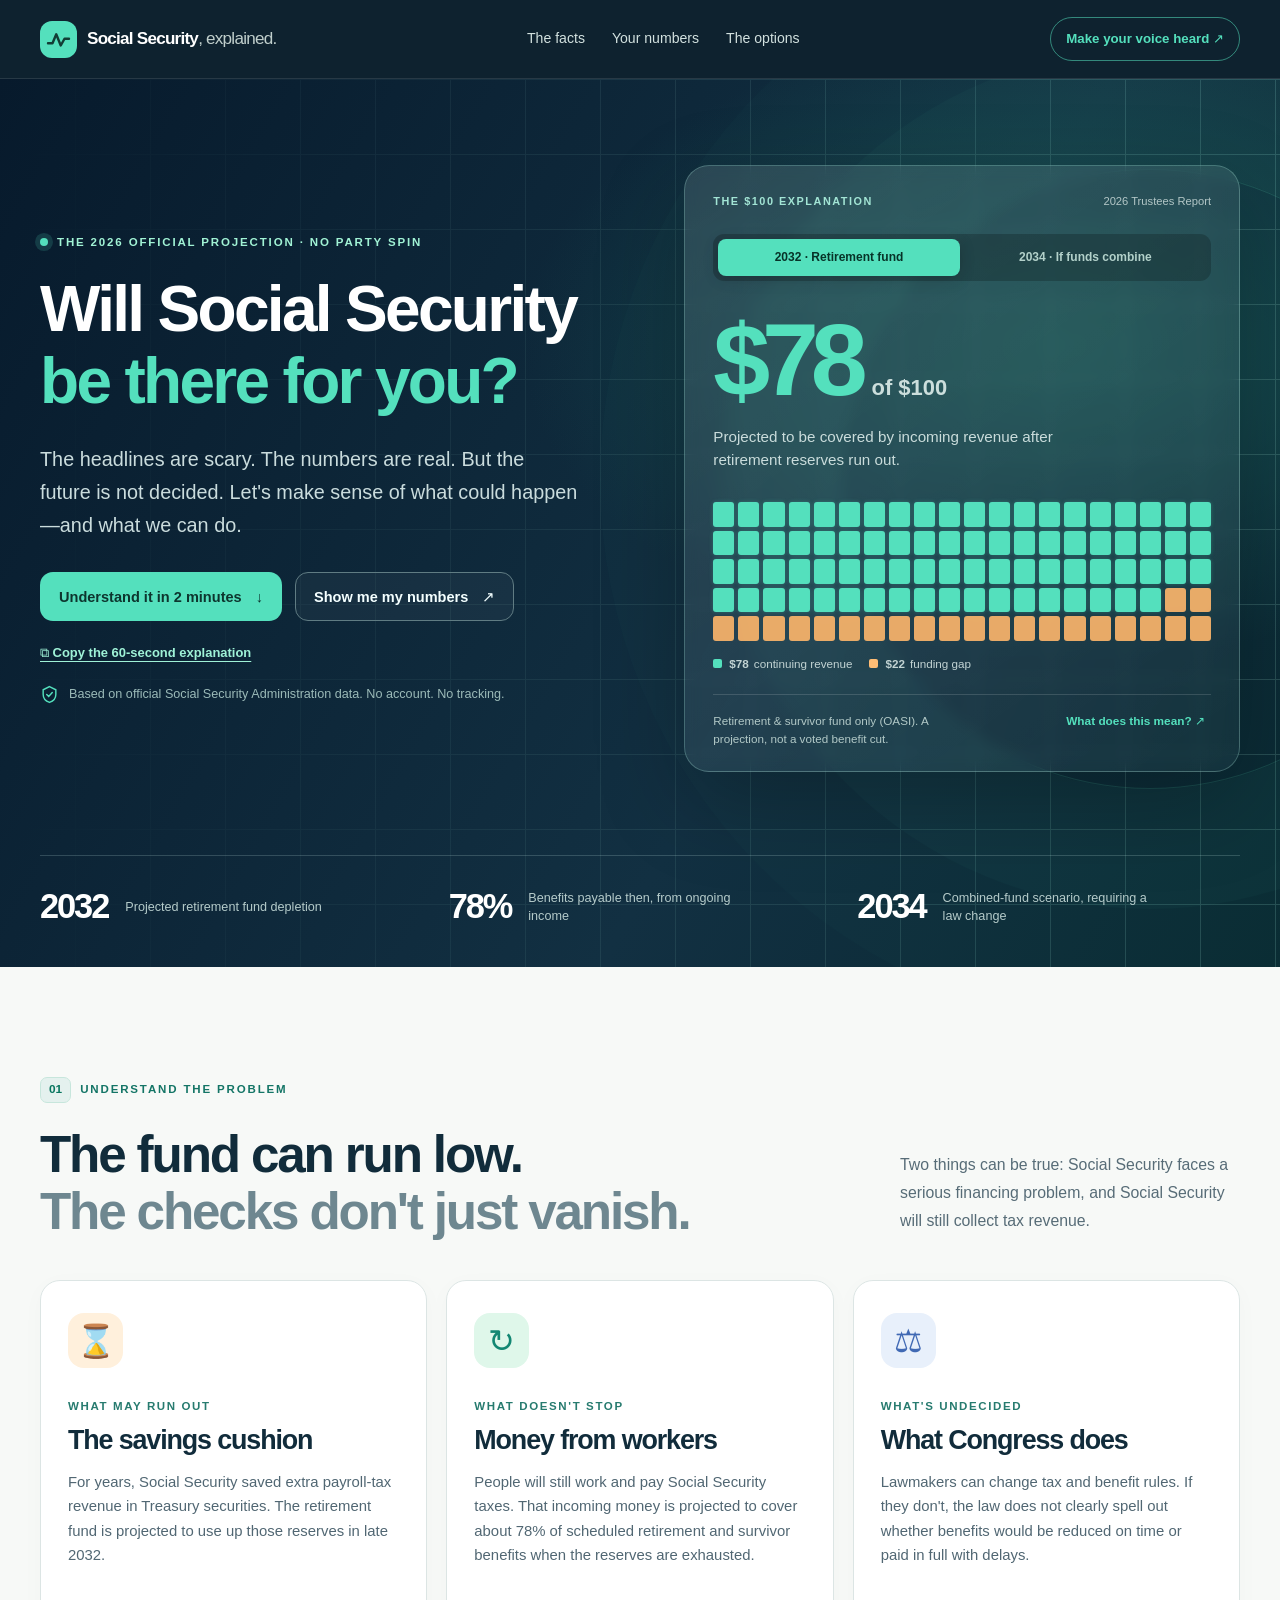
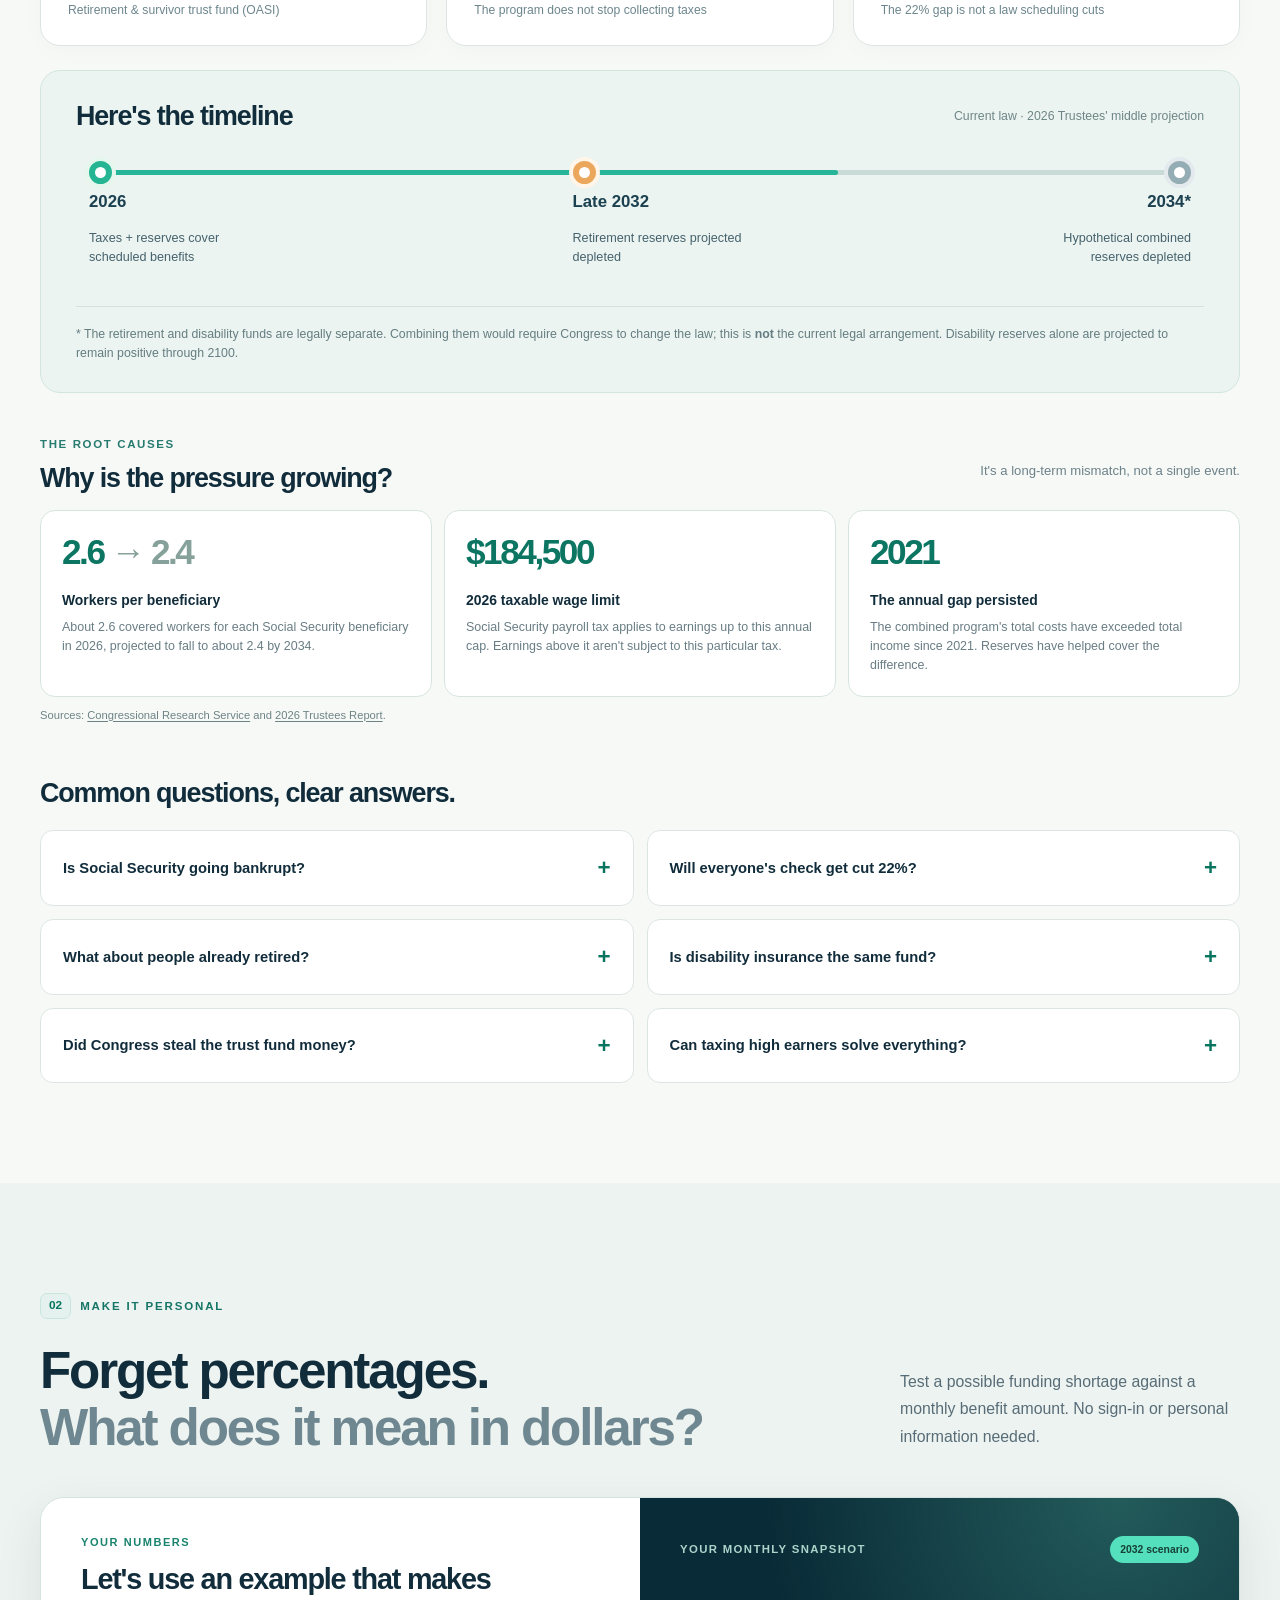
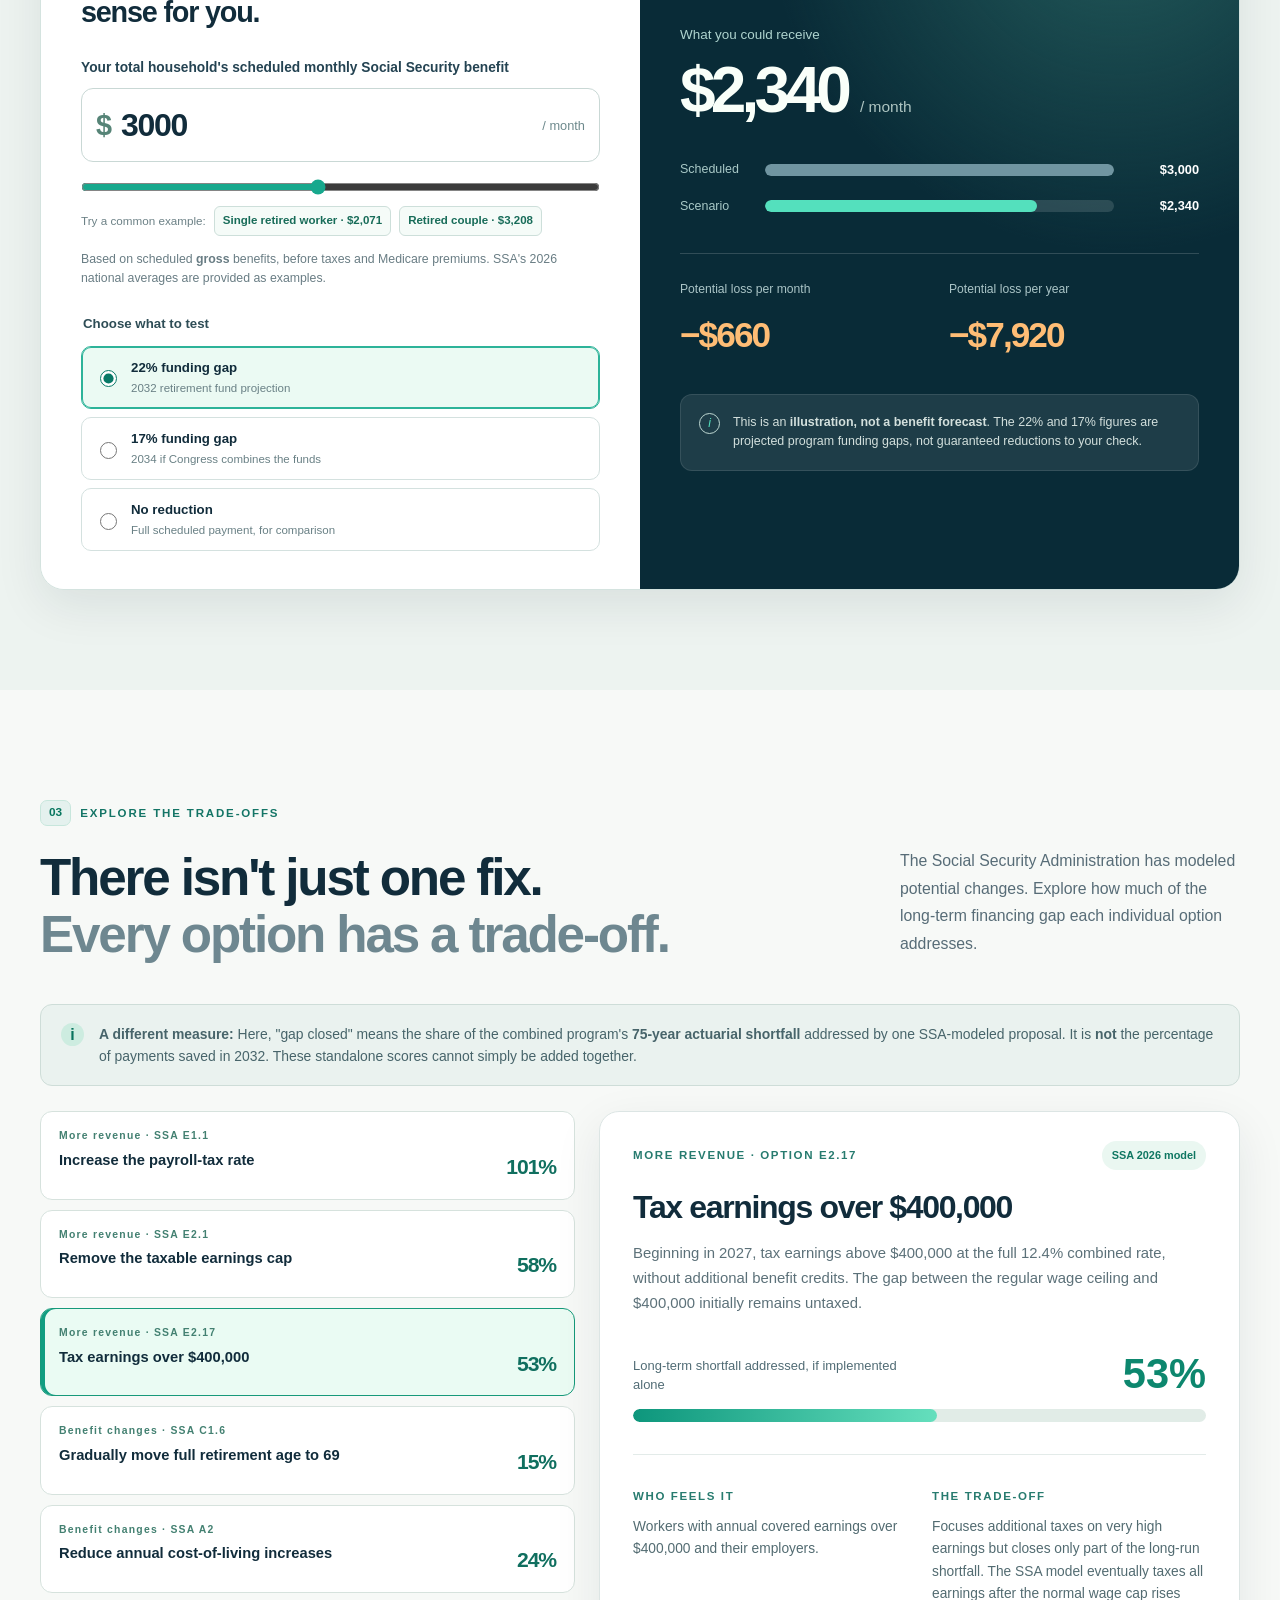
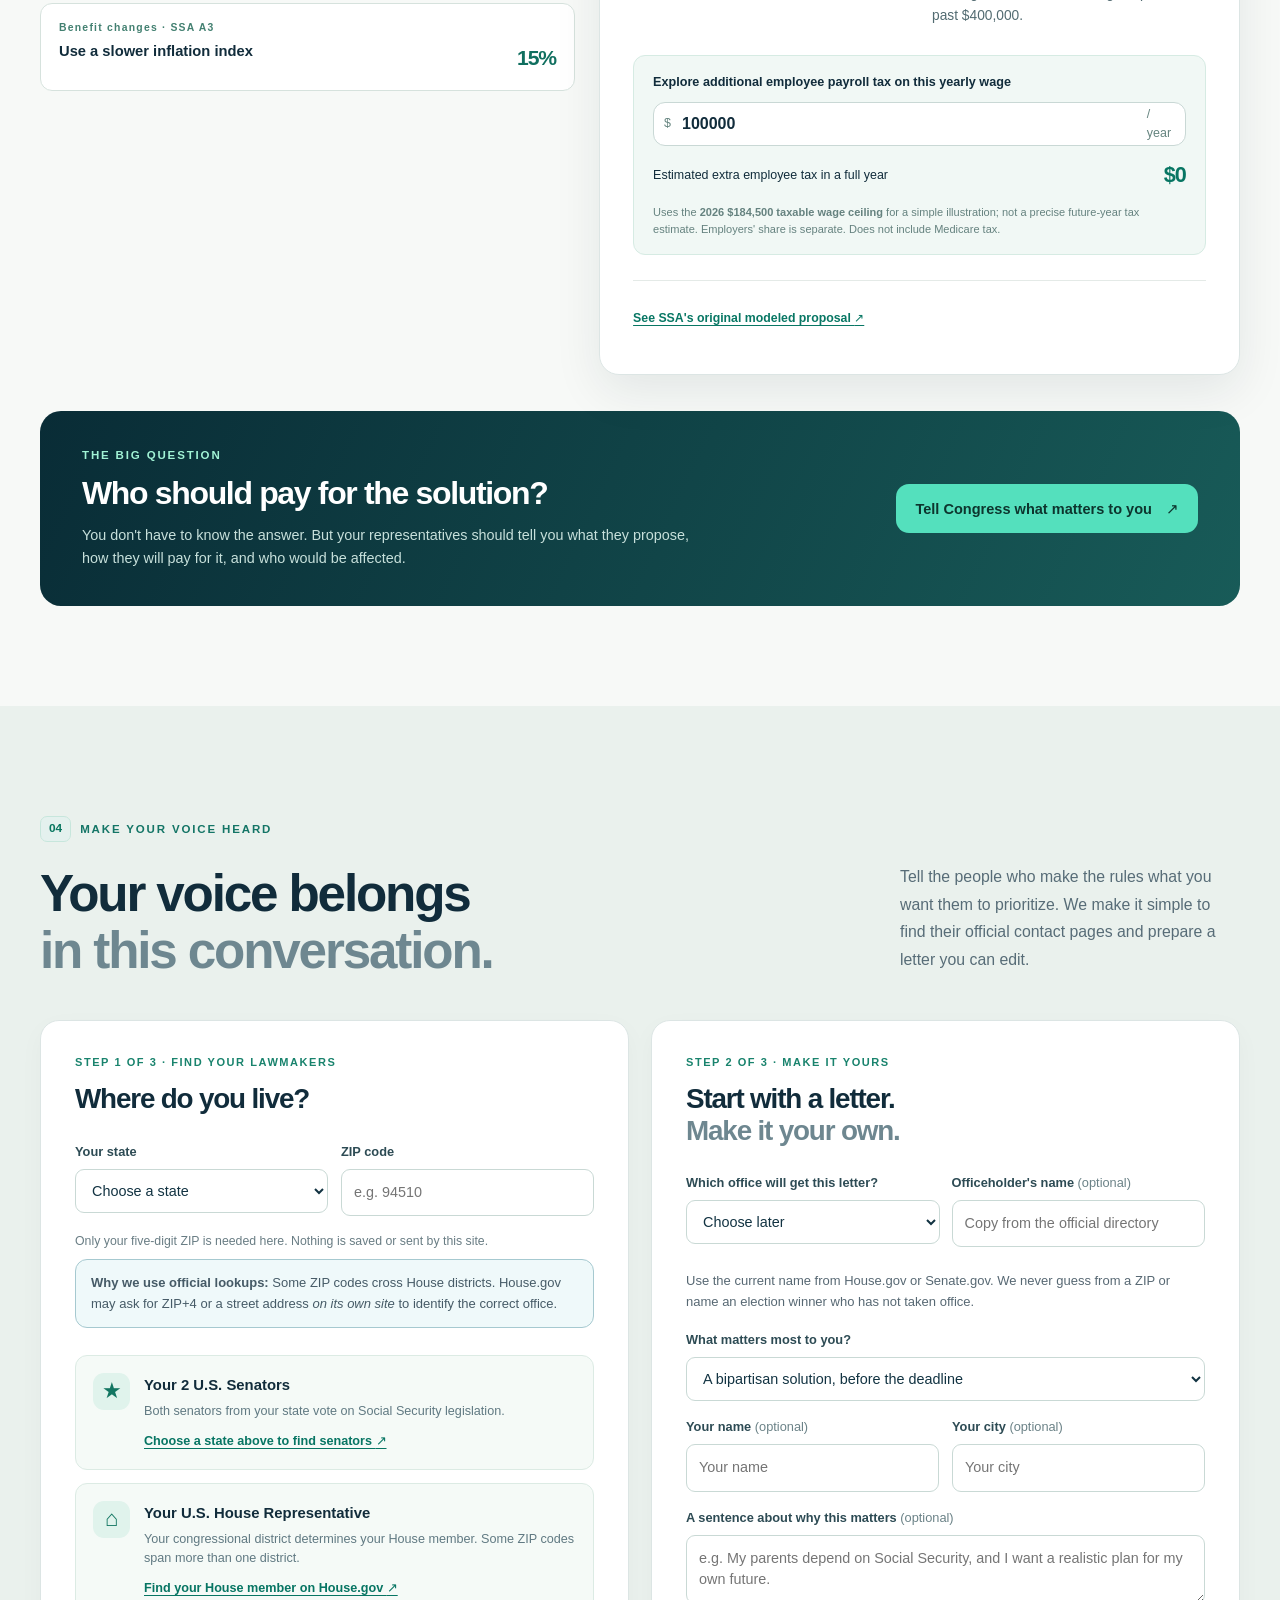
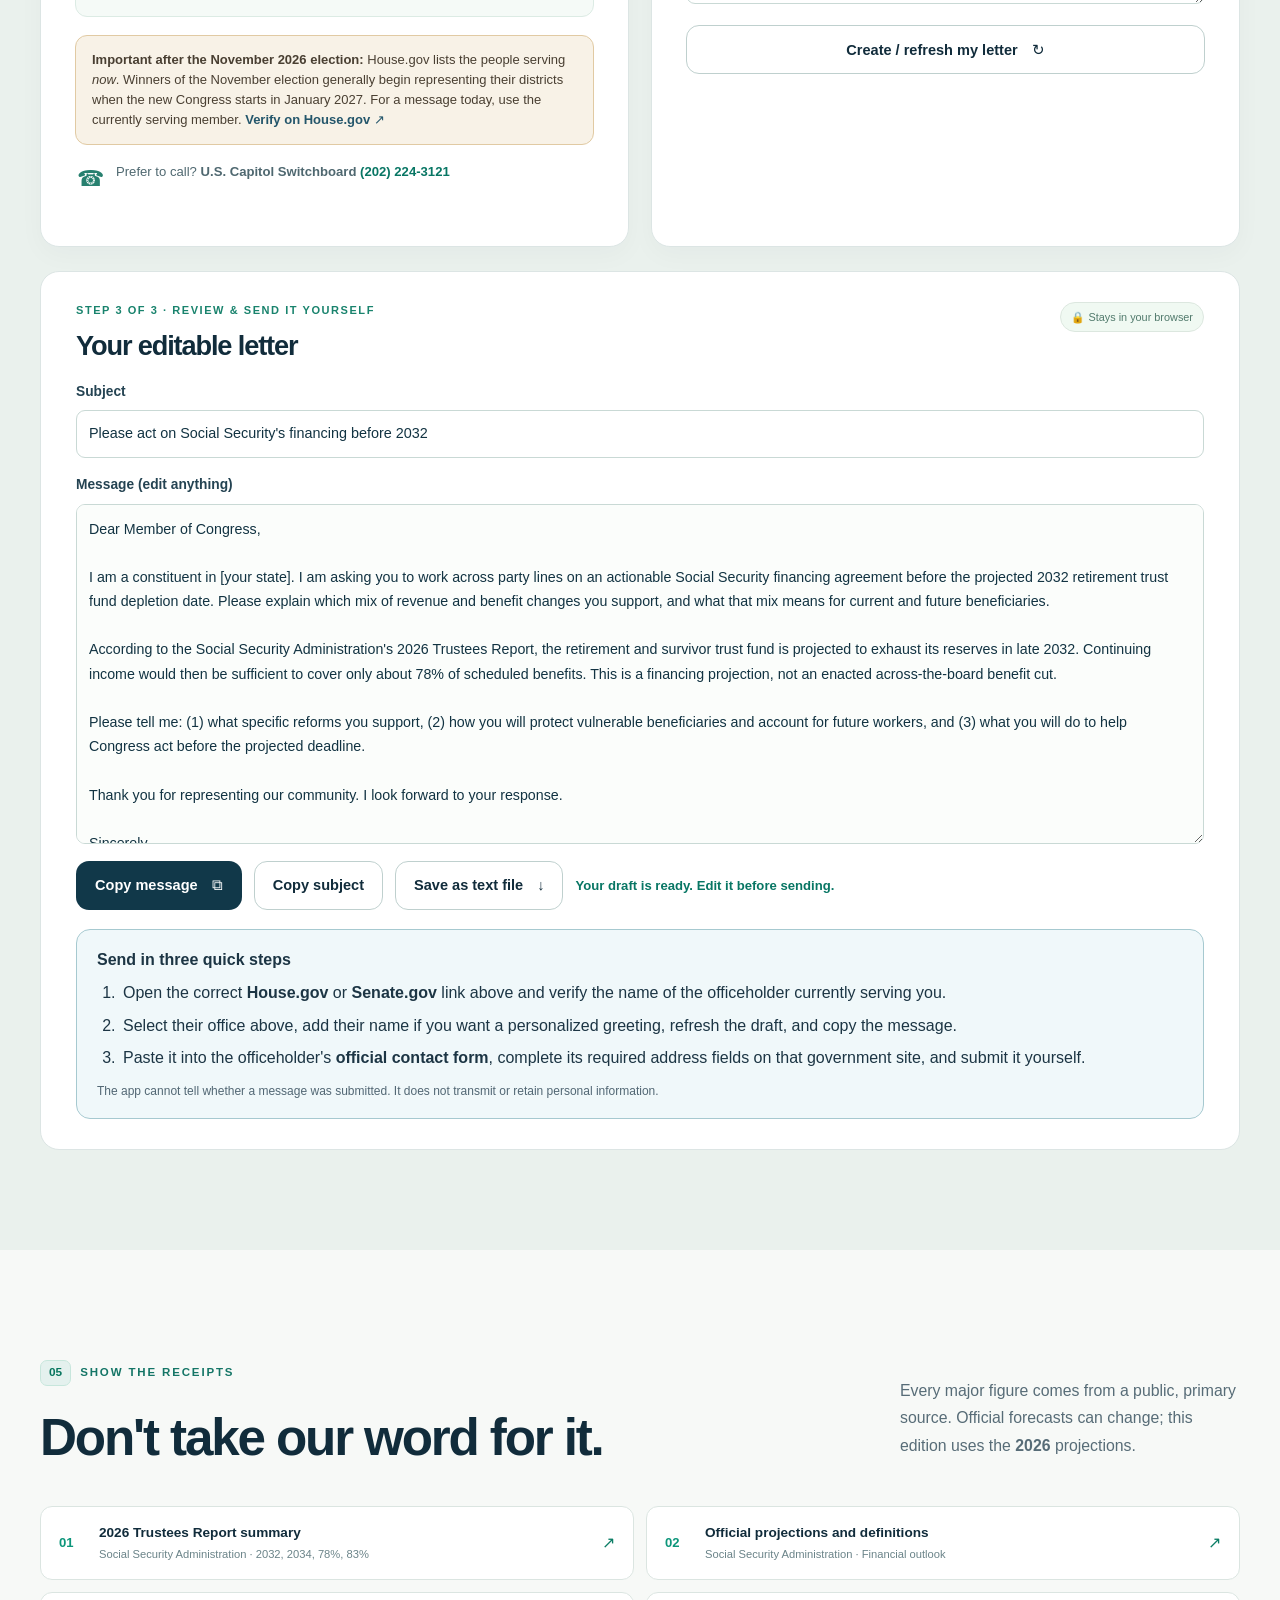
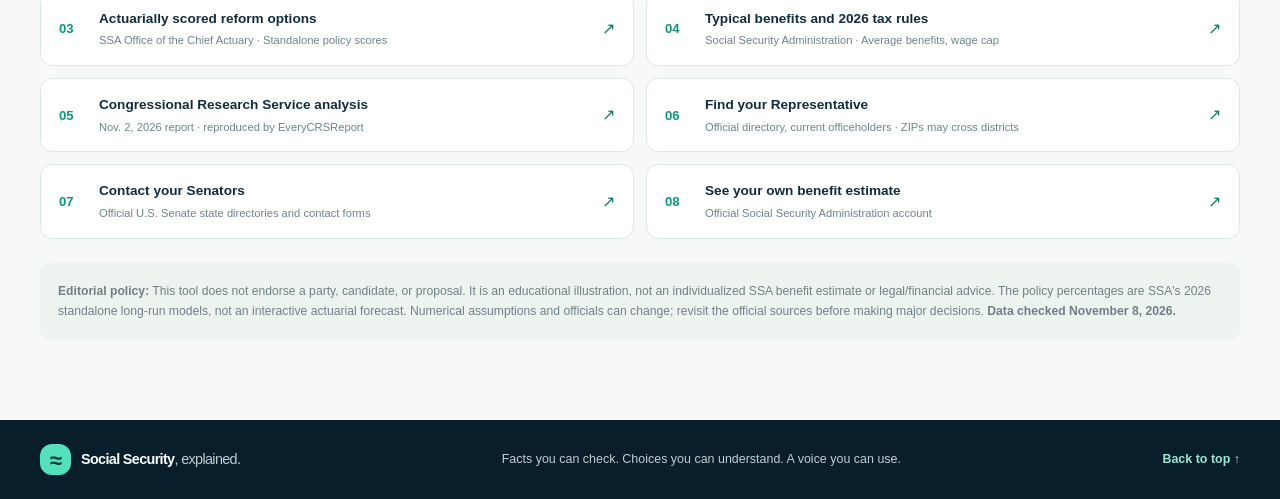
==== commit ca7b5009: "Make congressional outreach precise and accessible; test current-office lookup flow" ====
--- a/social-security-explained/index.source.html
+++ b/social-security-explained/index.source.html
@@ -84,12 +84,14 @@
     </section>
 
     <section id="action" class="section action-section" aria-labelledby="action-title"><div class="shell"><div class="section-heading"><div><div class="eyebrow"><span class="section-number">04</span> MAKE YOUR VOICE HEARD</div><h2 id="action-title">Your voice belongs<br><span class="muted-ink">in this conversation.</span></h2></div><p>Tell the people who make the rules what you want them to prioritize. We make it simple to find their official contact pages and prepare a letter you can edit.</p></div>
-      <div class="action-grid"><div class="action-finder"><div class="step-kicker">STEP 1 OF 3 · FIND YOUR LAWMAKERS</div><h3>Where do you live?</h3><div class="form-row"><div class="field"><label for="stateSelect">Your state</label><select id="stateSelect"><option value="">Choose a state</option></select></div><div class="field"><label for="zipInput">ZIP code</label><input id="zipInput" maxlength="5" inputmode="numeric" autocomplete="postal-code" placeholder="e.g. 94510" pattern="[0-9]{5}" aria-describedby="zipHelp"></div></div><div id="zipHelp" class="subtle">We don't ask for your street address or store your ZIP code.</div>
+      <div class="action-grid"><div class="action-finder"><div class="step-kicker">STEP 1 OF 3 · FIND YOUR LAWMAKERS</div><h3>Where do you live?</h3><div class="form-row"><div class="field"><label for="stateSelect">Your state</label><select id="stateSelect"><option value="">Choose a state</option></select></div><div class="field"><label for="zipInput">ZIP code</label><input id="zipInput" maxlength="5" inputmode="numeric" autocomplete="postal-code" placeholder="e.g. 94510" pattern="[0-9]{5}" aria-describedby="zipHelp"></div></div><div id="zipHelp" class="subtle">Only your five-digit ZIP is needed here. Nothing is saved or sent by this site.</div>
+          <p class="office-guide"><strong>Why we use official lookups:</strong> Some ZIP codes cross House districts. House.gov may ask for ZIP+4 or a street address <em>on its own site</em> to identify the correct office.</p>
           <div class="representative-links"><div class="official-contact"><span class="contact-icon" aria-hidden="true">★</span><div><strong id="senateHeading">Your 2 U.S. Senators</strong><p id="senateDescription">Both senators from your state vote on Social Security legislation.</p><a id="senateLink" href="https://www.senate.gov/senators/senators-contact.htm" target="_blank" rel="noopener noreferrer">Choose a state above to find senators <span aria-hidden="true">↗</span></a></div></div><div class="official-contact"><span class="contact-icon" aria-hidden="true">⌂</span><div><strong id="houseHeading">Your U.S. House Representative</strong><p id="houseDescription">Your congressional district determines your House member. Some ZIP codes span more than one district.</p><a id="houseLink" href="https://www.house.gov/representatives/find-your-representative" target="_blank" rel="noopener noreferrer">Find your House member on House.gov <span aria-hidden="true">↗</span></a><button type="button" class="copy-zip" id="copyZip" hidden>Copy ZIP for House.gov</button></div></div></div>
+          <div class="current-congress-note"><strong>Important after the November 2026 election:</strong> House.gov lists the people serving <em>now</em>. Winners of the November election generally begin representing their districts when the new Congress starts in January 2027. For a message today, use the currently serving member. <a href="https://www.house.gov/representatives/find-your-representative" target="_blank" rel="noopener noreferrer">Verify on House.gov ↗</a></div>
           <div class="phone-option"><span class="phone-icon" aria-hidden="true">☎</span><span>Prefer to call? <strong>U.S. Capitol Switchboard</strong> <a href="tel:+12022243121">(202) 224-3121</a></span></div>
         </div>
-        <div class="action-letter"><div class="step-kicker">STEP 2 OF 3 · MAKE IT YOURS</div><h3>Start with a letter.<br><span class="muted-ink">Make it your own.</span></h3><div class="field"><label for="letterApproach">What matters most to you?</label><select id="letterApproach"><option value="balanced">A bipartisan solution, before the deadline</option><option value="protect">Protect retirement and survivor benefits</option><option value="future">Fairness for younger and future workers</option><option value="accountable">A fiscally responsible, transparent plan</option></select></div><div class="form-row"><div class="field"><label for="senderName">Your name <span class="optional">(optional)</span></label><input id="senderName" autocomplete="name" placeholder="Your name"></div><div class="field"><label for="cityInput">Your city <span class="optional">(optional)</span></label><input id="cityInput" autocomplete="address-level2" placeholder="Your city"></div></div><div class="field"><label for="personalStory">A sentence about why this matters <span class="optional">(optional)</span></label><textarea id="personalStory" rows="2" placeholder="e.g. My parents depend on Social Security, and I want a realistic plan for my own future."></textarea></div><button class="btn btn-outline" id="draftLetter" type="button">Create / refresh my letter <span aria-hidden="true">↻</span></button></div>
-      </div><div class="letter-editor"><div class="letter-editor-header"><div><div class="step-kicker">STEP 3 OF 3 · REVIEW & SEND IT YOURSELF</div><h3>Your editable letter</h3></div><span class="privacy-chip">🔒 Stays in your browser</span></div><label for="letterSubject" class="input-label">Subject</label><input type="text" id="letterSubject" value="Please act on Social Security's financing before 2032"><label for="letterBody" class="input-label">Message (edit anything)</label><textarea id="letterBody" rows="13" spellcheck="true"></textarea><div class="letter-actions"><button type="button" class="btn btn-dark" id="copyLetter">Copy message <span aria-hidden="true">⧉</span></button><button type="button" class="btn btn-outline" id="copySubject">Copy subject</button><button type="button" class="btn btn-outline" id="downloadLetter">Save as text file <span aria-hidden="true">↓</span></button><span class="letter-status" id="letterStatus" role="status" aria-live="polite"></span></div><p class="letter-help"><strong>How to send:</strong> Open your senators' or representative's official contact page above. Paste your letter into their form, fill in any address details they require, and submit. We don't send messages or collect your information.</p></div>
+        <div class="action-letter"><div class="step-kicker">STEP 2 OF 3 · MAKE IT YOURS</div><h3>Start with a letter.<br><span class="muted-ink">Make it your own.</span></h3><div class="recipient-row"><div class="field"><label for="recipientOffice">Which office will get this letter?</label><select id="recipientOffice"><option value="general">Choose later</option><option value="senator">U.S. Senator</option><option value="representative">U.S. House Representative</option><option value="delegate">House Delegate / Resident Commissioner</option></select></div><div class="field"><label for="recipientName">Officeholder's name <span class="optional">(optional)</span></label><input id="recipientName" maxlength="120" autocomplete="off" placeholder="Copy from the official directory" aria-describedby="recipientHelp"></div></div><p id="recipientHelp" class="recipient-help">Use the current name from House.gov or Senate.gov. We never guess from a ZIP or name an election winner who has not taken office.</p><div class="field"><label for="letterApproach">What matters most to you?</label><select id="letterApproach"><option value="balanced">A bipartisan solution, before the deadline</option><option value="protect">Protect retirement and survivor benefits</option><option value="future">Fairness for younger and future workers</option><option value="accountable">A fiscally responsible, transparent plan</option></select></div><div class="form-row"><div class="field"><label for="senderName">Your name <span class="optional">(optional)</span></label><input id="senderName" autocomplete="name" placeholder="Your name"></div><div class="field"><label for="cityInput">Your city <span class="optional">(optional)</span></label><input id="cityInput" autocomplete="address-level2" placeholder="Your city"></div></div><div class="field"><label for="personalStory">A sentence about why this matters <span class="optional">(optional)</span></label><textarea id="personalStory" rows="2" placeholder="e.g. My parents depend on Social Security, and I want a realistic plan for my own future."></textarea></div><button class="btn btn-outline" id="draftLetter" type="button">Create / refresh my letter <span aria-hidden="true">↻</span></button></div>
+      </div><div class="letter-editor"><div class="letter-editor-header"><div><div class="step-kicker">STEP 3 OF 3 · REVIEW & SEND IT YOURSELF</div><h3>Your editable letter</h3></div><span class="privacy-chip">🔒 Stays in your browser</span></div><label for="letterSubject" class="input-label">Subject</label><input type="text" id="letterSubject" value="Please act on Social Security's financing before 2032"><label for="letterBody" class="input-label">Message (edit anything)</label><textarea id="letterBody" rows="13" spellcheck="true"></textarea><div class="letter-actions"><button type="button" class="btn btn-dark" id="copyLetter">Copy message <span aria-hidden="true">⧉</span></button><button type="button" class="btn btn-outline" id="copySubject">Copy subject</button><button type="button" class="btn btn-outline" id="downloadLetter">Save as text file <span aria-hidden="true">↓</span></button><span class="letter-status" id="letterStatus" role="status" aria-live="polite"></span></div><div class="send-checklist"><strong>Send in three quick steps</strong><ol><li>Open the correct <strong>House.gov</strong> or <strong>Senate.gov</strong> link above and verify the name of the officeholder currently serving you.</li><li>Select their office above, add their name if you want a personalized greeting, refresh the draft, and copy the message.</li><li>Paste it into the officeholder's <strong>official contact form</strong>, complete its required address fields on that government site, and submit it yourself.</li></ol><p>The app cannot tell whether a message was submitted. It does not transmit or retain personal information.</p></div></div>
     </div></section>
 
     <section id="sources" class="section shell sources-section" aria-labelledby="sources-title"><div class="section-heading"><div><div class="eyebrow"><span class="section-number">05</span> SHOW THE RECEIPTS</div><h2 id="sources-title">Don't take our word for it.</h2></div><p>Every major figure comes from a public, primary source. Official forecasts can change; this edition uses the <strong>2026</strong> projections.</p></div><div class="sources-list">
@@ -98,7 +100,7 @@
       <a href="https://www.ssa.gov/OACT/solvency/provisions/summary.html" target="_blank" rel="noopener noreferrer"><span><b>03</b><strong>Actuarially scored reform options</strong><small>SSA Office of the Chief Actuary · Standalone policy scores</small></span><span aria-hidden="true">↗</span></a>
       <a href="https://www.ssa.gov/cola/factsheets/2026.html" target="_blank" rel="noopener noreferrer"><span><b>04</b><strong>Typical benefits and 2026 tax rules</strong><small>Social Security Administration · Average benefits, wage cap</small></span><span aria-hidden="true">↗</span></a>
       <a href="https://www.everycrsreport.com/reports/R49500.html" target="_blank" rel="noopener noreferrer"><span><b>05</b><strong>Congressional Research Service analysis</strong><small>Nov. 2, 2026 report · reproduced by EveryCRSReport</small></span><span aria-hidden="true">↗</span></a>
-      <a href="https://www.house.gov/representatives/find-your-representative" target="_blank" rel="noopener noreferrer"><span><b>06</b><strong>Find your Representative</strong><small>Official U.S. House of Representatives directory</small></span><span aria-hidden="true">↗</span></a>
+      <a href="https://www.house.gov/representatives/find-your-representative" target="_blank" rel="noopener noreferrer"><span><b>06</b><strong>Find your Representative</strong><small>Official directory, current officeholders · ZIPs may cross districts</small></span><span aria-hidden="true">↗</span></a>
       <a href="https://www.senate.gov/senators/senators-contact.htm" target="_blank" rel="noopener noreferrer"><span><b>07</b><strong>Contact your Senators</strong><small>Official U.S. Senate state directories and contact forms</small></span><span aria-hidden="true">↗</span></a>
       <a href="https://www.ssa.gov/myaccount/" target="_blank" rel="noopener noreferrer"><span><b>08</b><strong>See your own benefit estimate</strong><small>Official Social Security Administration account</small></span><span aria-hidden="true">↗</span></a>
     </div><p class="source-disclaimer"><strong>Editorial policy:</strong> This tool does not endorse a party, candidate, or proposal. It is an educational illustration, not an individualized SSA benefit estimate or legal/financial advice. The policy percentages are SSA's 2026 standalone long-run models, not an interactive actuarial forecast. Numerical assumptions and officials can change; revisit the official sources before making major decisions. <strong>Data checked November 8, 2026.</strong></p></section>
--- a/social-security-explained/styles.css
+++ b/social-security-explained/styles.css
@@ -13,4 +13,19 @@
 @media(prefers-reduced-motion:reduce){*,*::before,*::after{scroll-behavior:auto!important;transition:none!important;animation:none!important}}
 @media print{.site-header,.hero-actions,.hero-visual,.action-grid,.letter-actions,.site-footer,.bridge-banner,.policy-list{display:none!important}body{background:white;color:black}.section{padding:20px 0}.letter-editor{border:none;padding:0}.letter-editor textarea{min-height:600px}}
 
-@media(max-width:460px){.site-header .brand-quiet{display:none}.header-cta{font-size:.7rem;max-width:129px}}+@media(max-width:460px){.site-header .brand-quiet{display:none}.header-cta{font-size:.7rem;max-width:129px}}
+/* V1.1: Verified-officials contact flow, including election transition and ZIP boundary clarity. */
+.office-guide,.recipient-help,.current-congress-note{font-size:13px;line-height:1.55;color:#465b67}
+.office-guide{margin:8px 0 16px;padding:13px 15px;border:1px solid #a6c9d0;border-radius:12px;background:#eff9fa}
+.current-congress-note{margin-top:18px;padding:14px 16px;background:#f8f2e7;border:1px solid #e1caa3;border-radius:12px;color:#493f32}
+.current-congress-note a{font-weight:750;color:#24566b;text-underline-offset:3px}
+.recipient-row{display:grid;grid-template-columns:1fr 1fr;gap:12px;margin-bottom:8px}
+.recipient-row .field{min-width:0}
+.recipient-help{margin:0 0 18px;color:#576873}
+.send-checklist{border:1px solid #a6c9d0;background:#f0f8fa;border-radius:14px;margin-top:19px;padding:18px 20px;color:#1c3544}
+.send-checklist>strong{display:block;font-size:16px;margin-bottom:8px}
+.send-checklist ol{margin:0;padding-left:23px;line-height:1.6}
+.send-checklist li{padding-left:3px;margin:7px 0}
+.send-checklist p{margin:11px 0 0;font-size:12px;color:#526774}
+@media(max-width:760px){.recipient-row{grid-template-columns:1fr}}
+[hidden]{display:none!important}
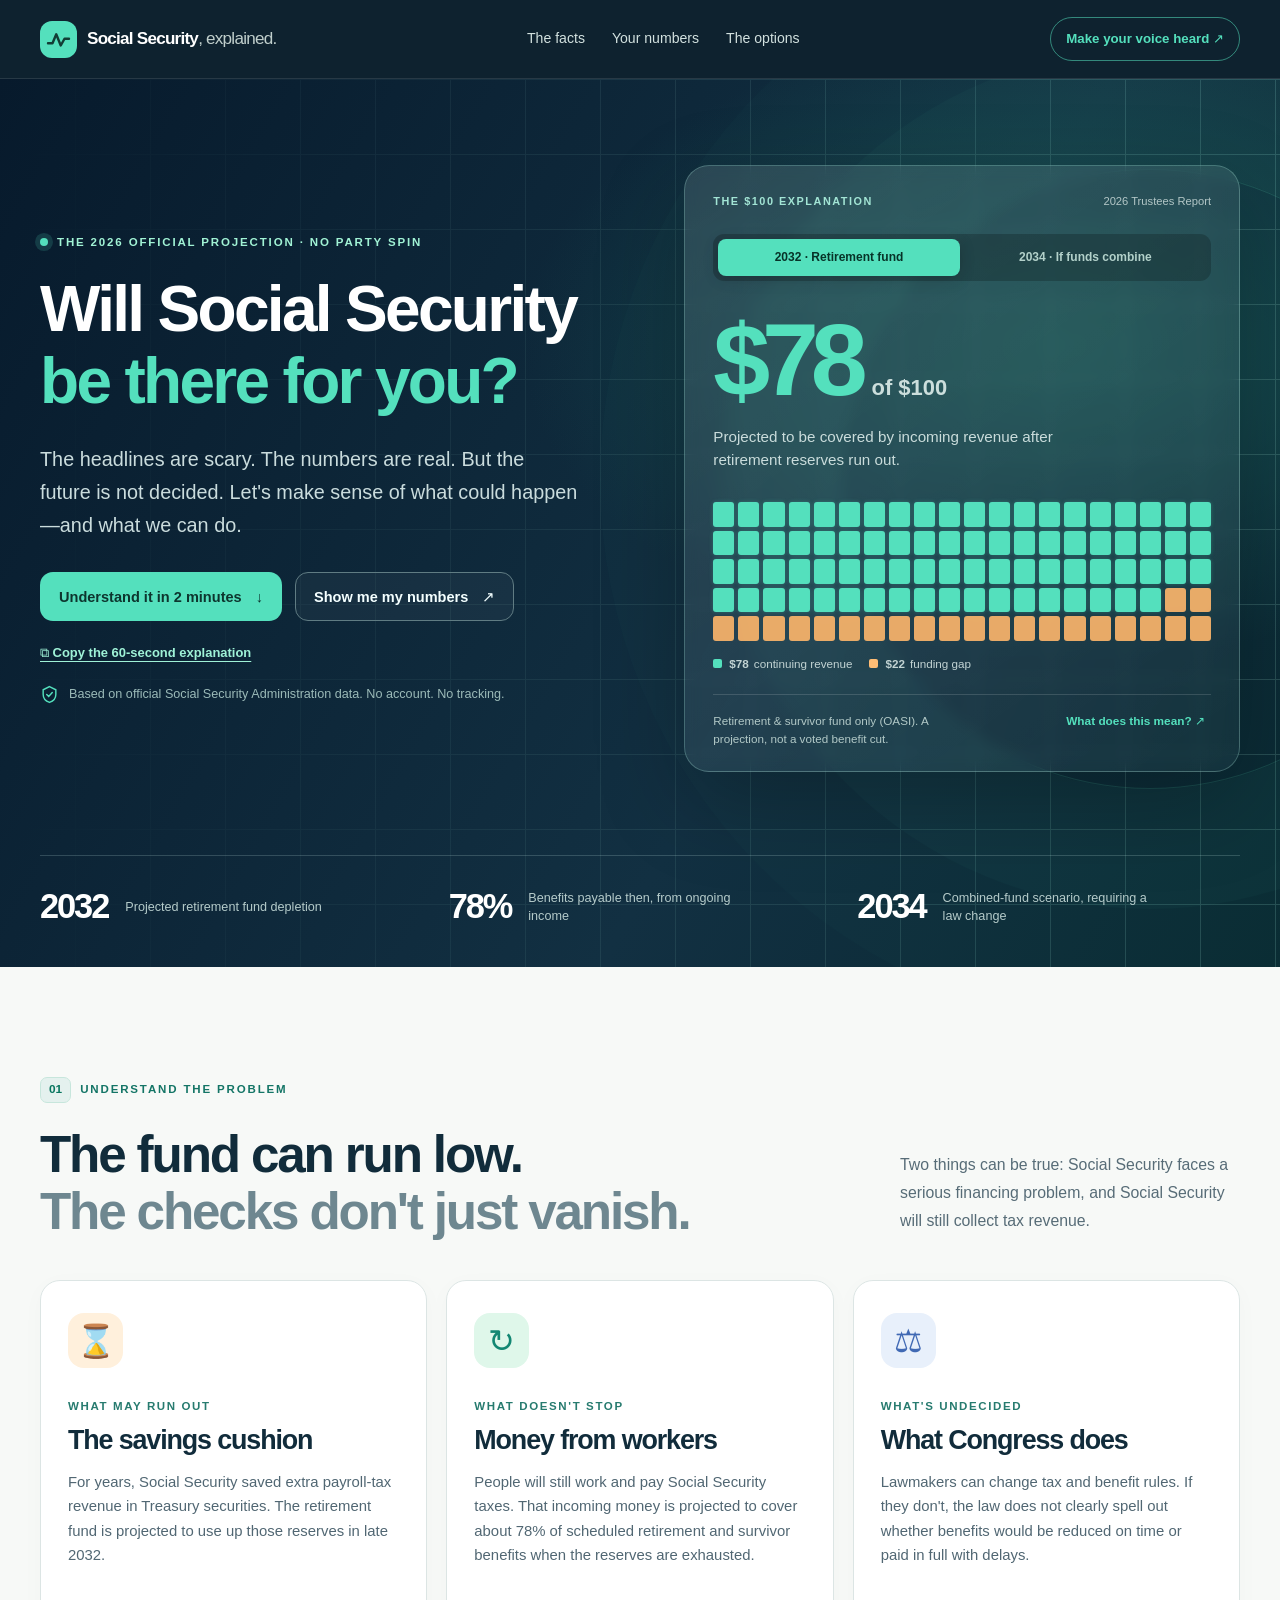
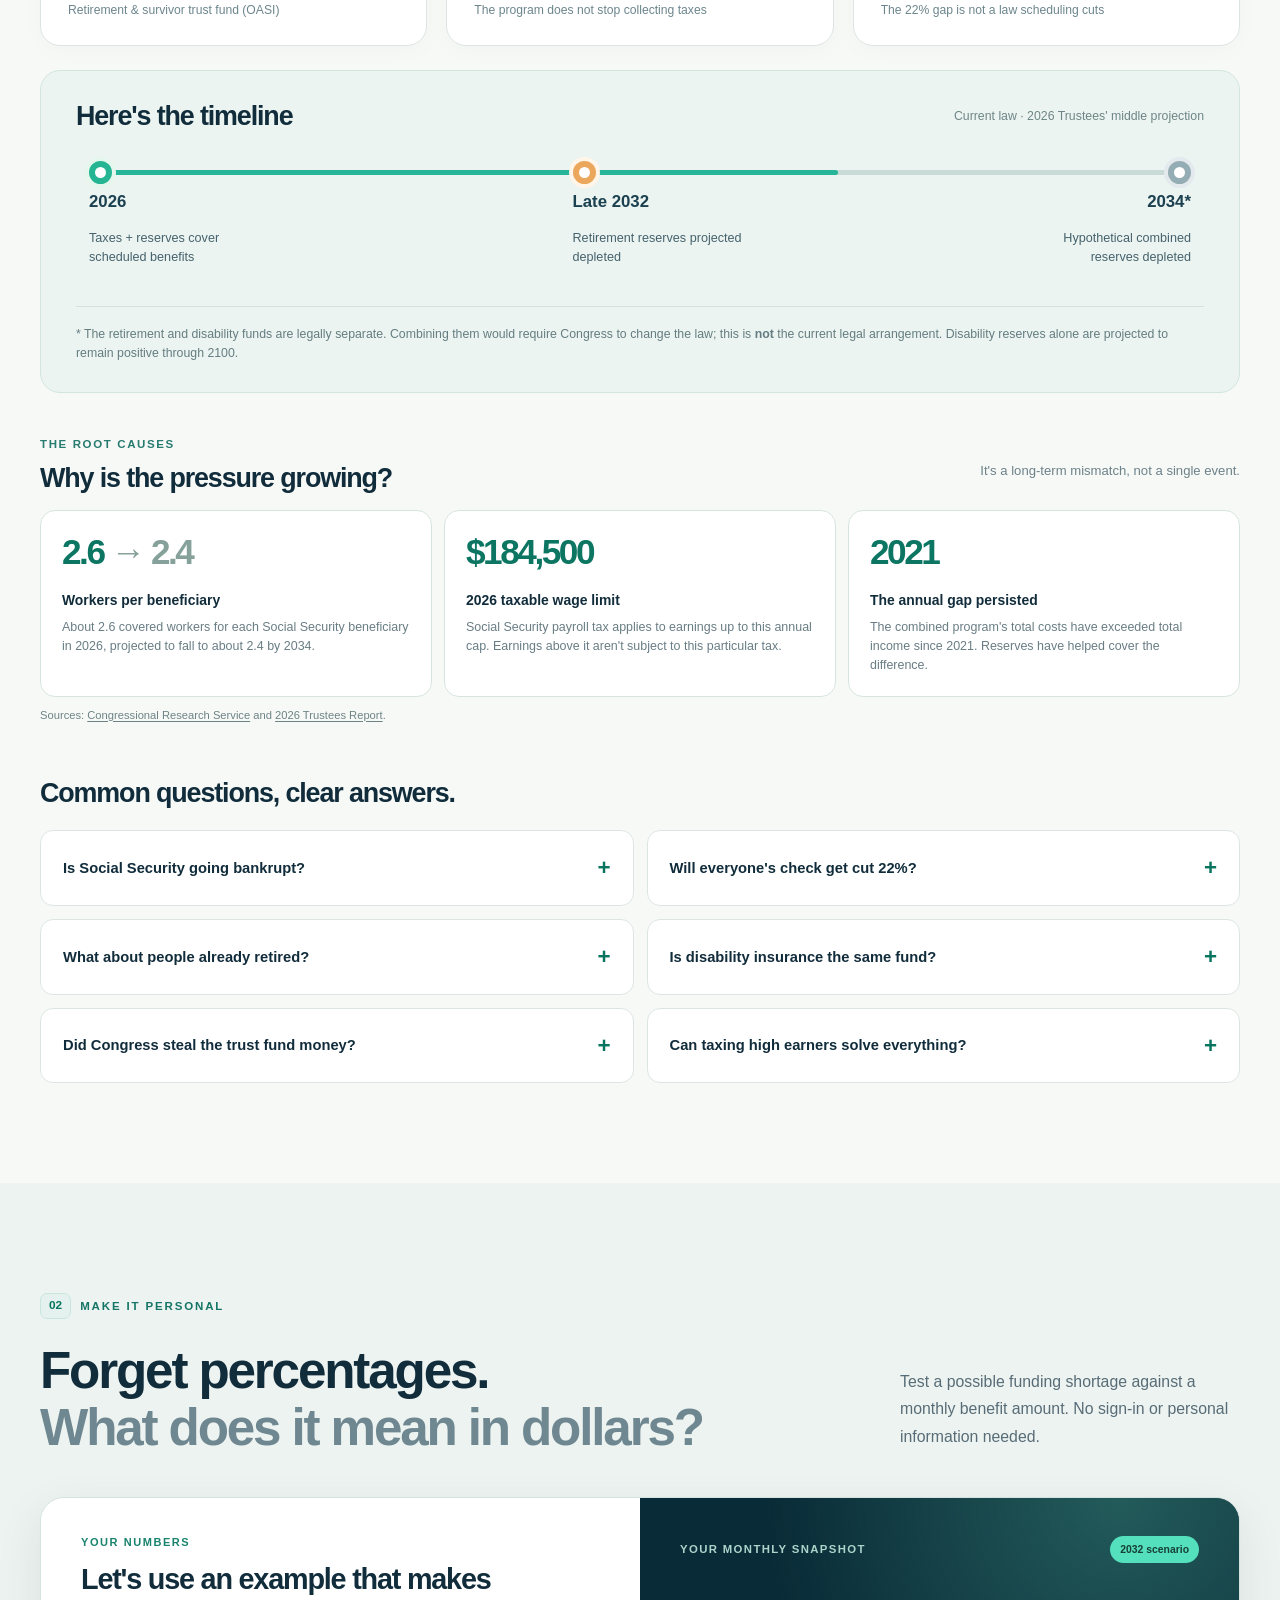
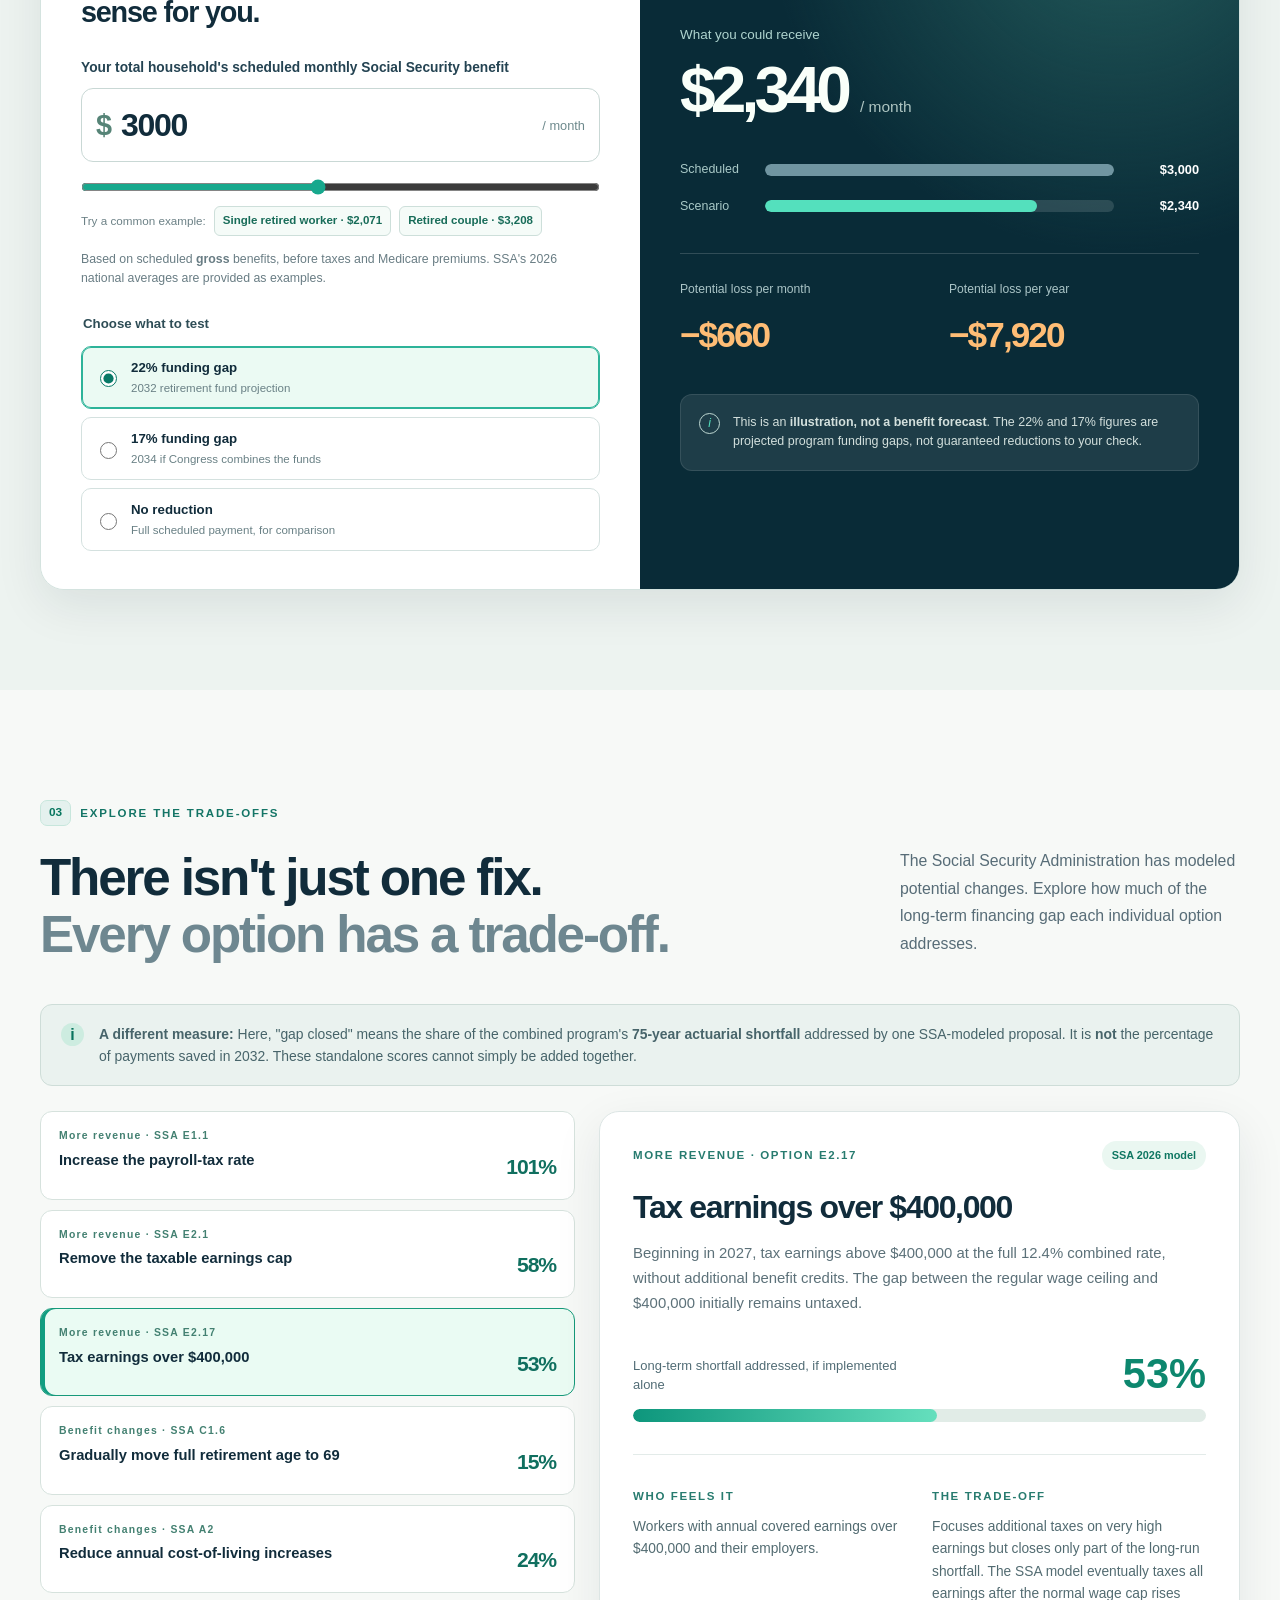
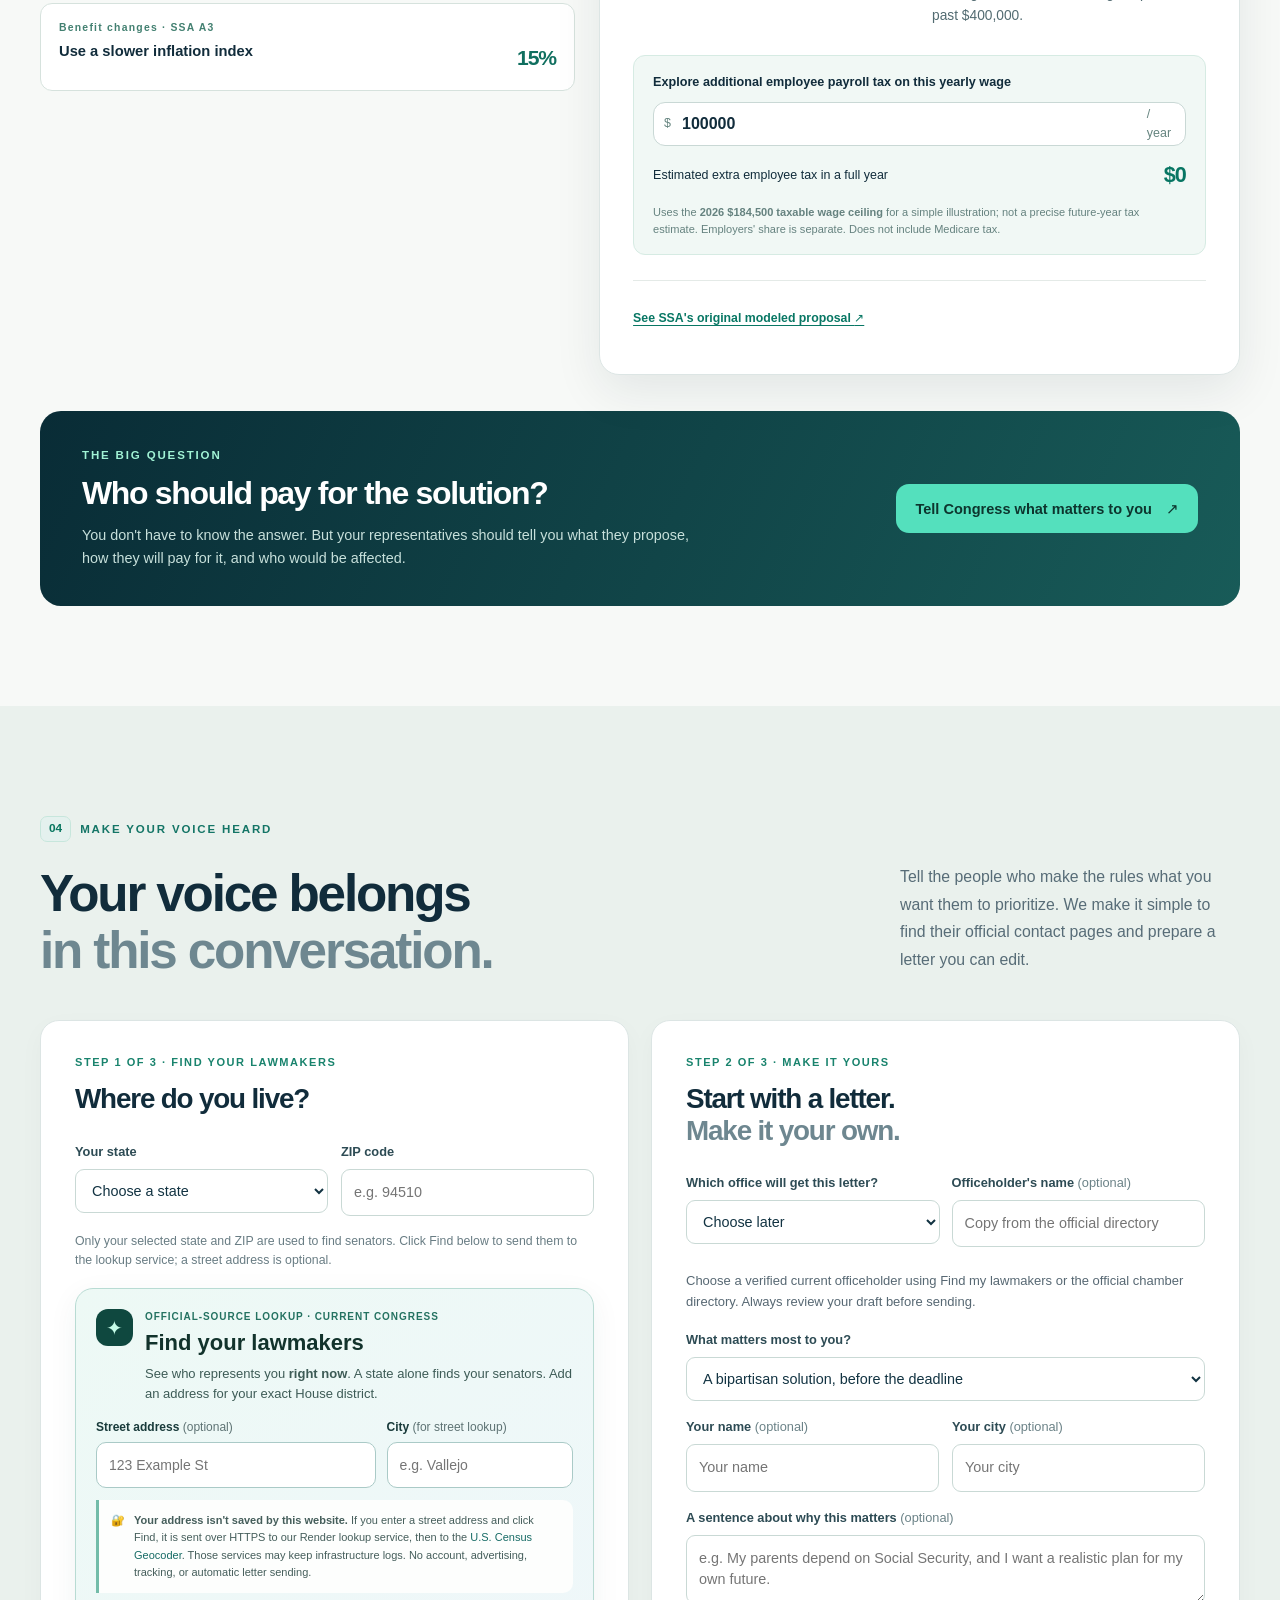
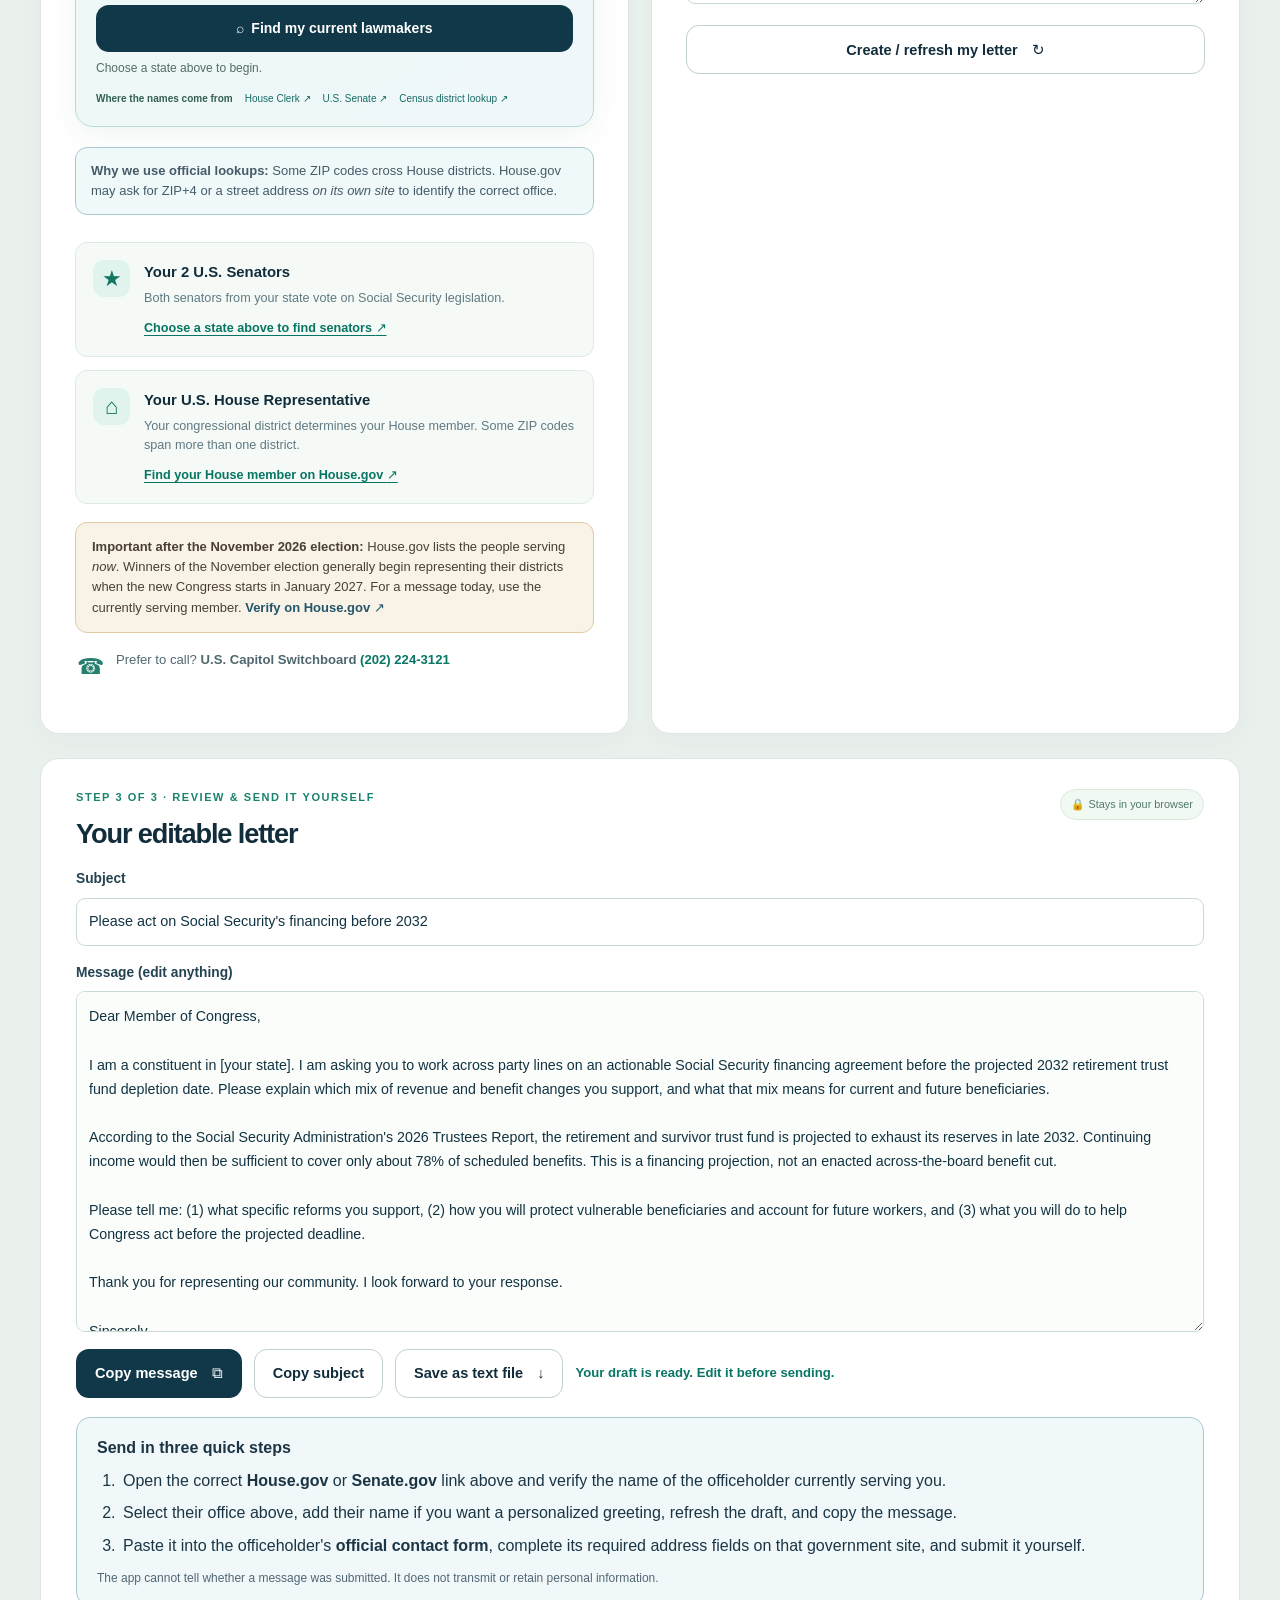
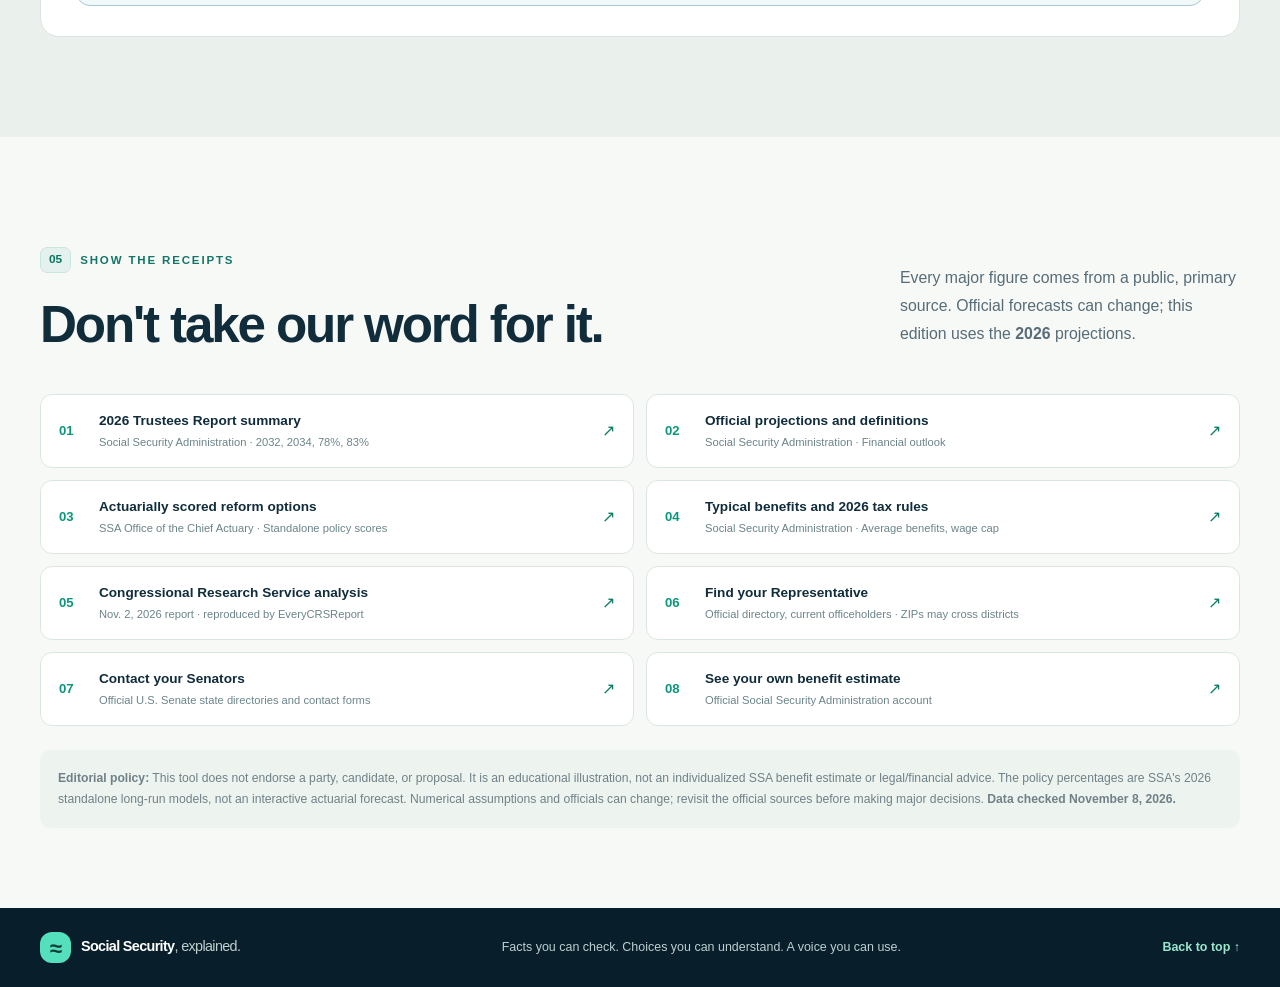
==== commit 41f2dfb8: "Ship official-source Congress finder, Census district verification, and privacy-gated outreach" ====
--- a/social-security-explained/index.source.html
+++ b/social-security-explained/index.source.html
@@ -9,6 +9,7 @@
   <meta property="og:description" content="Will Social Security disappear? What could a 22% funding gap mean? Explore the official numbers and tell Congress what matters to you.">
   <title>Social Security, Explained | Your Future. The Facts. Your Voice.</title>
   <link rel="stylesheet" href="styles.css">
+  <link rel="stylesheet" href="representative-finder.css">
 </head>
 <body>
   <a class="skip-link" href="#main">Skip to content</a>
@@ -108,5 +109,6 @@
   <footer class="site-footer"><div class="shell footer-inner"><div class="brand footer-brand"><span class="brand-symbol" aria-hidden="true">≈</span><span>Social Security<span class="brand-quiet">, explained.</span></span></div><div>Facts you can check. Choices you can understand. A voice you can use.</div><a href="#top">Back to top ↑</a></div></footer>
   <dialog class="explain-dialog" id="chartDialog" aria-labelledby="dialogTitle"><div class="dialog-head"><h2 id="dialogTitle">What's the $100 picture showing?</h2><button type="button" id="closeDialog" aria-label="Close explanation">✕</button></div><p>The Social Security retirement and survivor trust fund holds reserves. The 2026 Trustees Report projects those reserves will be exhausted in the fourth quarter of 2032.</p><p><strong>For each $100 in scheduled retirement and survivor benefits at that point, about $78 is projected to be covered by ongoing income and about $22 is a funding shortfall.</strong></p><p>The 2034 view assumes Congress changes the law to combine retirement and disability trust funds. That's a hypothetical financing comparison, not what current law permits.</p><p>The chart is <strong>not</strong> a prediction that each person's check will automatically be reduced by exactly that percentage. Congress may act, and the legal payment procedure without action is unsettled.</p><a href="https://www.ssa.gov/news/en/press/releases/2026-06-09.html" target="_blank" rel="noopener noreferrer">Read the original SSA statement ↗</a></dialog>
   <script src="app.js" defer></script>
+  <script src="representative-finder.js" defer></script>
 </body>
 </html>
--- a/social-security-explained/representative-finder.css
+++ b/social-security-explained/representative-finder.css
@@ -0,0 +1,47 @@
+/* Social Security Explained v1.2 — official-source constituent finder */
+.verified-finder{margin:18px 0 20px;background:linear-gradient(140deg,#edf9f5,#eff7fa);border:1px solid #b8dbd3;border-radius:18px;padding:20px;box-shadow:0 8px 30px rgba(17,65,70,.06)}
+.verified-finder-heading{display:flex;align-items:flex-start;gap:12px}
+.verified-mark{display:grid;place-items:center;flex:0 0 37px;height:37px;background:#0f483f;color:#c5fce8;border-radius:12px;font-size:20px}
+.verified-kicker{font-size:10px;font-weight:850;letter-spacing:.095em;color:#247261;margin:0 0 5px}
+.verified-finder h4{font-size:clamp(18px,2.2vw,22px);line-height:1.25;color:#12332c;margin:0 0 7px}
+.verified-finder-heading p{font-size:13px;line-height:1.55;color:#3d5b56;margin:0 0 14px}
+.verified-form{display:grid;grid-template-columns:1.5fr 1fr;gap:11px;align-items:end}
+.verified-field label{display:block;font-size:12px;font-weight:750;color:#193b3b;margin:0 0 6px}
+.verified-field label span{font-weight:450;color:#5e7374}
+.verified-field input{width:100%;max-width:100%;padding:13px 12px;border:1px solid #aacac7;border-radius:10px;background:#fff;color:#1c3a43;font-size:14px;line-height:1.3}
+.verified-field input:focus-visible{outline:3px solid #65c7aa;outline-offset:2px}
+.verified-privacy{display:flex;gap:9px;align-items:flex-start;background:#fdfefd;border-left:3px solid #73bca9;border-radius:0 10px 10px 0;padding:12px;margin:12px 0;color:#455e5b;font-size:11px;line-height:1.55}
+.verified-privacy a,.finder-sources a{color:#166b65;text-underline-offset:2px;overflow-wrap:anywhere}
+.finder-consent{display:flex;gap:10px;align-items:flex-start;margin:10px 0;padding:10px 12px;border:1px solid #b5d0c9;border-radius:9px;background:#f4faf8;color:#284b47;font-size:12px;line-height:1.5;cursor:pointer}
+.finder-consent input{accent-color:#006e52;min-width:18px;min-height:18px;margin-top:1px}
+.finder-controls{display:grid;gap:8px;align-items:center}
+.verified-finder .finder-button{font-size:14px;line-height:1.3;min-height:47px;width:100%;justify-content:center;display:flex;gap:7px;align-items:center}
+.verified-finder .finder-button:disabled{opacity:.65;cursor:wait}
+#finderStatus{font-size:12px;line-height:1.45;color:#536d65}
+#finderStatus.finder-error{color:#a43e2c;font-weight:750}
+#finderStatus.finder-success{color:#156749;font-weight:750}
+.finder-results{margin-top:17px;border-top:1px solid #c4d9d3;padding-top:14px}
+.verified-results-intro h5{font-size:17px;color:#143830;margin:0 0 3px}
+.verified-results-intro p{font-size:11px;color:#506c64;margin:0 0 13px}
+.verified-card-grid{display:grid;grid-template-columns:repeat(auto-fit,minmax(min(100%,235px),1fr));gap:10px}
+.verified-official{padding:13px;border:1px solid #c1d5ce;background:#fff;border-radius:12px;min-width:0}
+.verified-official-top{display:flex;justify-content:space-between;gap:5px;align-items:flex-start}
+.verified-role{font-size:10px;text-transform:uppercase;letter-spacing:.075em;color:#57776e;font-weight:800}
+.verified-official h5{font-size:16px;line-height:1.26;color:#17362e;margin:5px 0 4px;overflow-wrap:anywhere}
+.verified-district{font-size:11px;color:#527168;margin:0 0 6px}
+.verified-source-mark{flex:0 0 auto;background:#e8f5e8;border-radius:6px;padding:3px 5px;font-size:8px;font-weight:800;letter-spacing:.015em;color:#2a6657}
+.verified-official-actions{display:flex;gap:9px;align-items:center;flex-wrap:wrap;padding-top:9px;border-top:1px solid #e8efed;margin-top:9px}
+.finder-official-link{color:#166557;font-size:12px;font-weight:650;text-underline-offset:2px;overflow-wrap:anywhere}
+.finder-use{border:1px solid #206a55;background:#11483f;color:#f5fefa;border-radius:8px;padding:9px 10px;font-size:12px;font-weight:750;cursor:pointer;min-height:39px}
+.finder-use:focus-visible,.finder-button:focus-visible{outline:3px solid #ffc781;outline-offset:3px}
+.finder-use:hover{background:#0b6652}
+.finder-fallback{border:1px solid #e7d6ab;background:#fff9ea;color:#614e27;border-radius:10px;padding:12px;margin-top:10px;font-size:12px;line-height:1.55}
+.finder-fallback p{margin:0 0 6px}
+.finder-warning{color:#915d24;background:#fff9ee;padding:10px;font-size:12px;border-radius:10px}
+.verified-final-note{font-size:11px;line-height:1.5;color:#576b65;margin:12px 0 0}
+.finder-sources{display:flex;flex-wrap:wrap;gap:7px 12px;align-items:center;margin-top:15px;font-size:10px;line-height:1.4;color:#4a6b63}
+.finder-sources strong{color:#345f54}
+.verified-finder [hidden]{display:none!important}
+@media(max-width:860px){.verified-form{grid-template-columns:1fr}}
+@media(max-width:450px){.verified-finder{padding:14px 12px}.verified-finder-heading{gap:9px}.verified-mark{width:32px;flex-basis:32px;height:32px}.verified-source-mark{font-size:7px}.verified-official-actions{align-items:stretch}.finder-use{width:100%}}
+@media(prefers-reduced-motion:reduce){.verified-finder *{scroll-behavior:auto!important;transition:none!important}}
